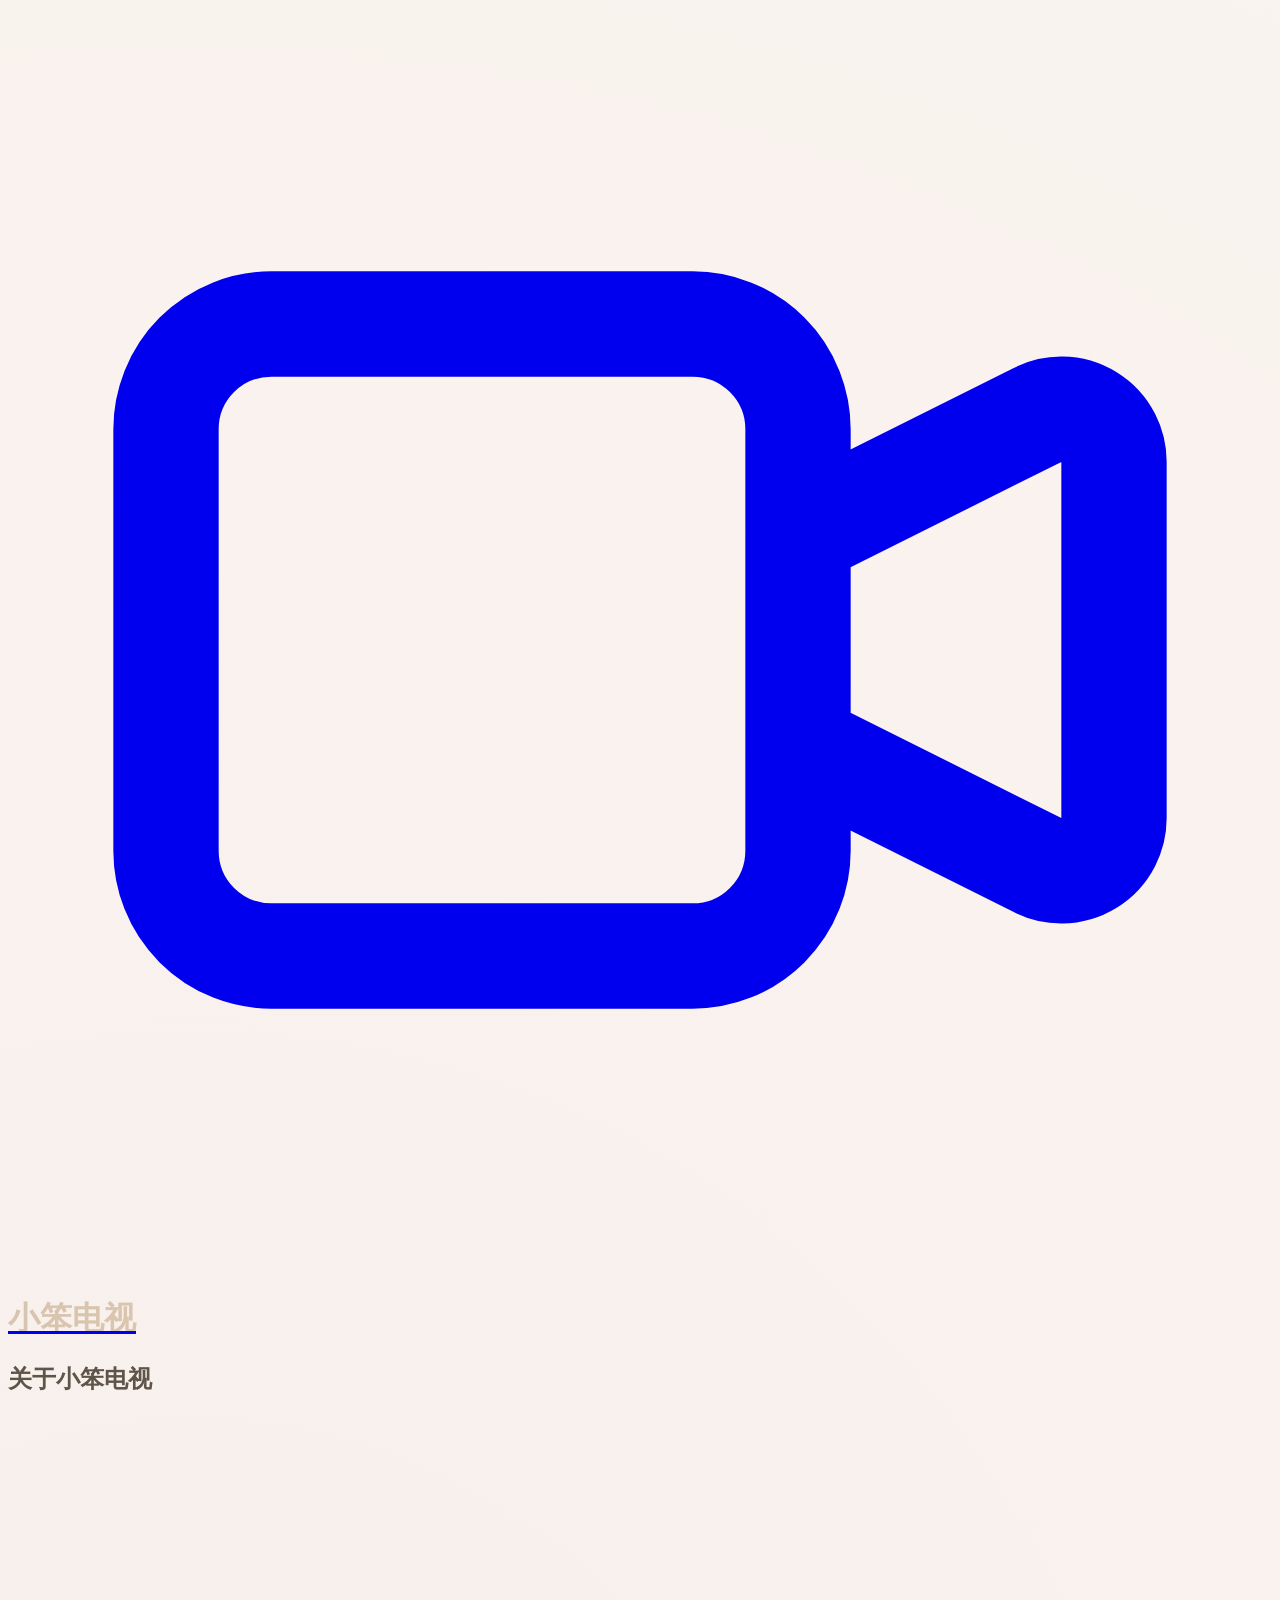
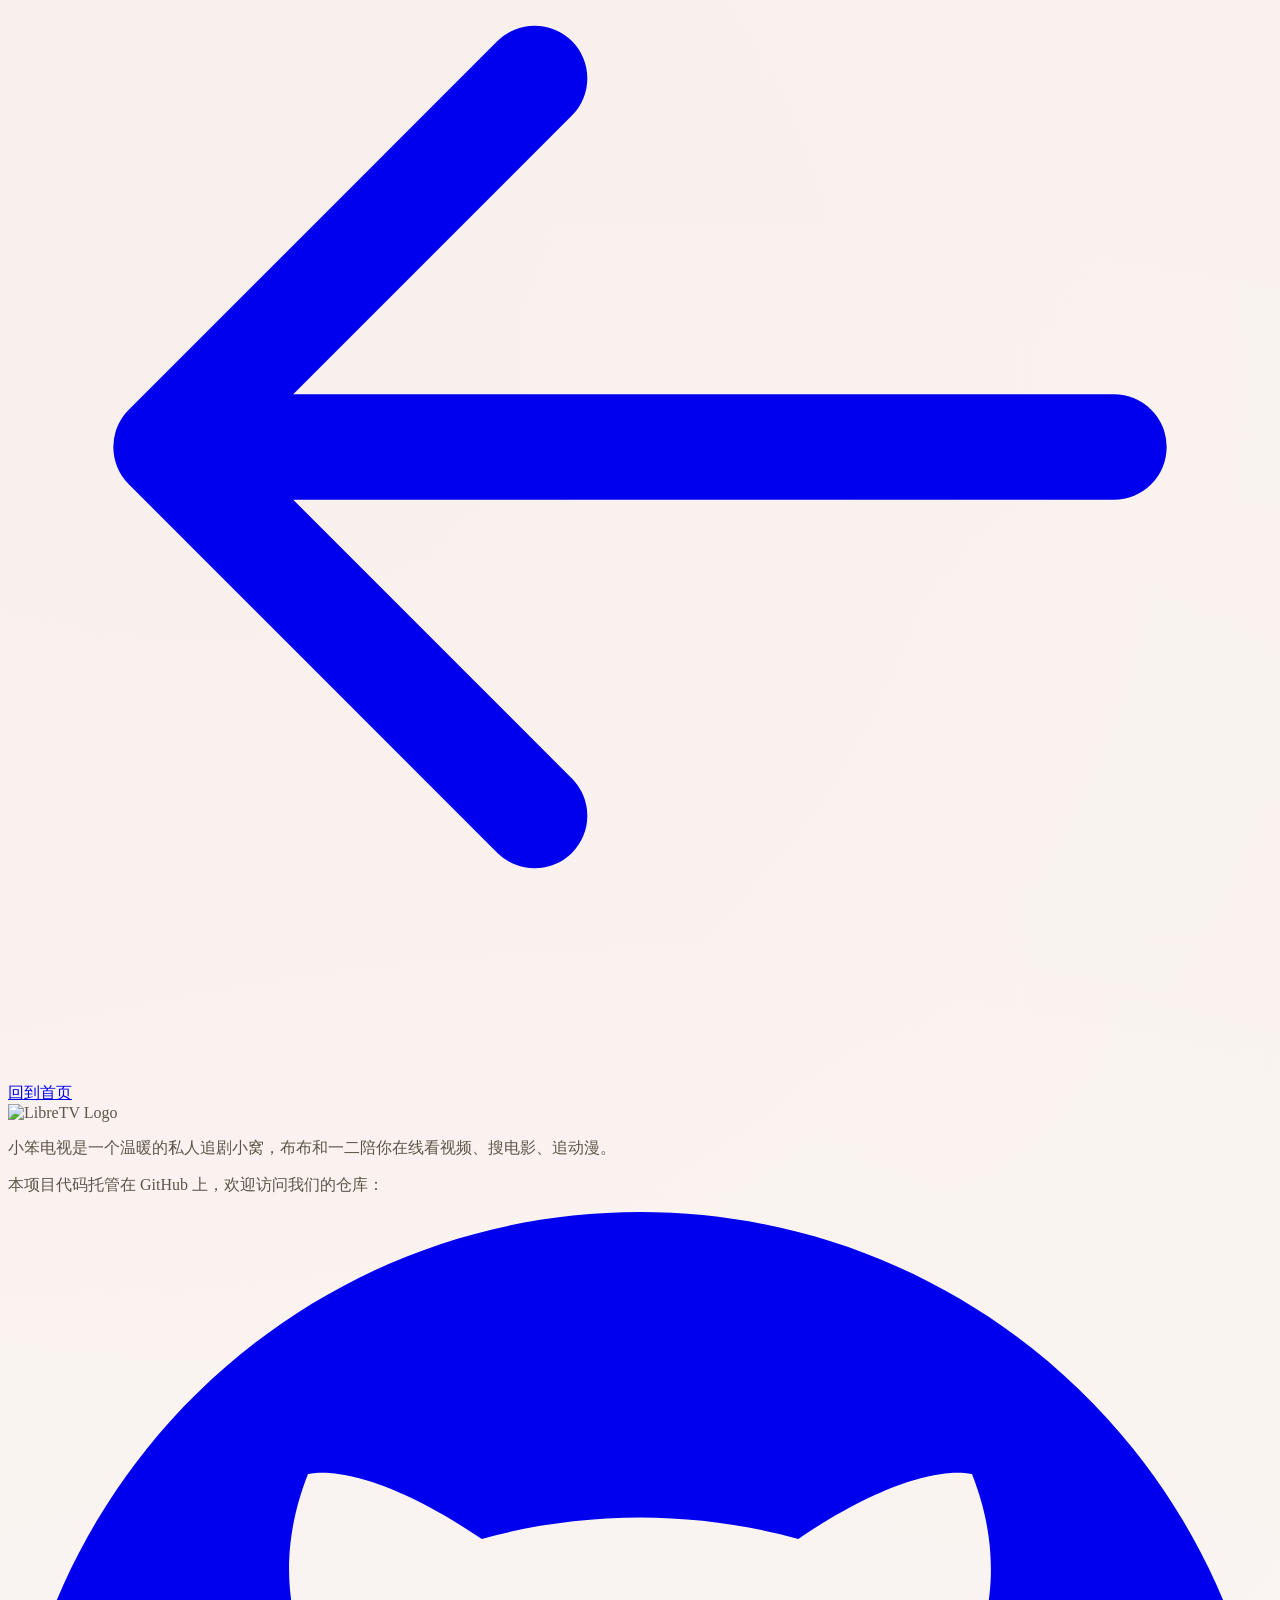
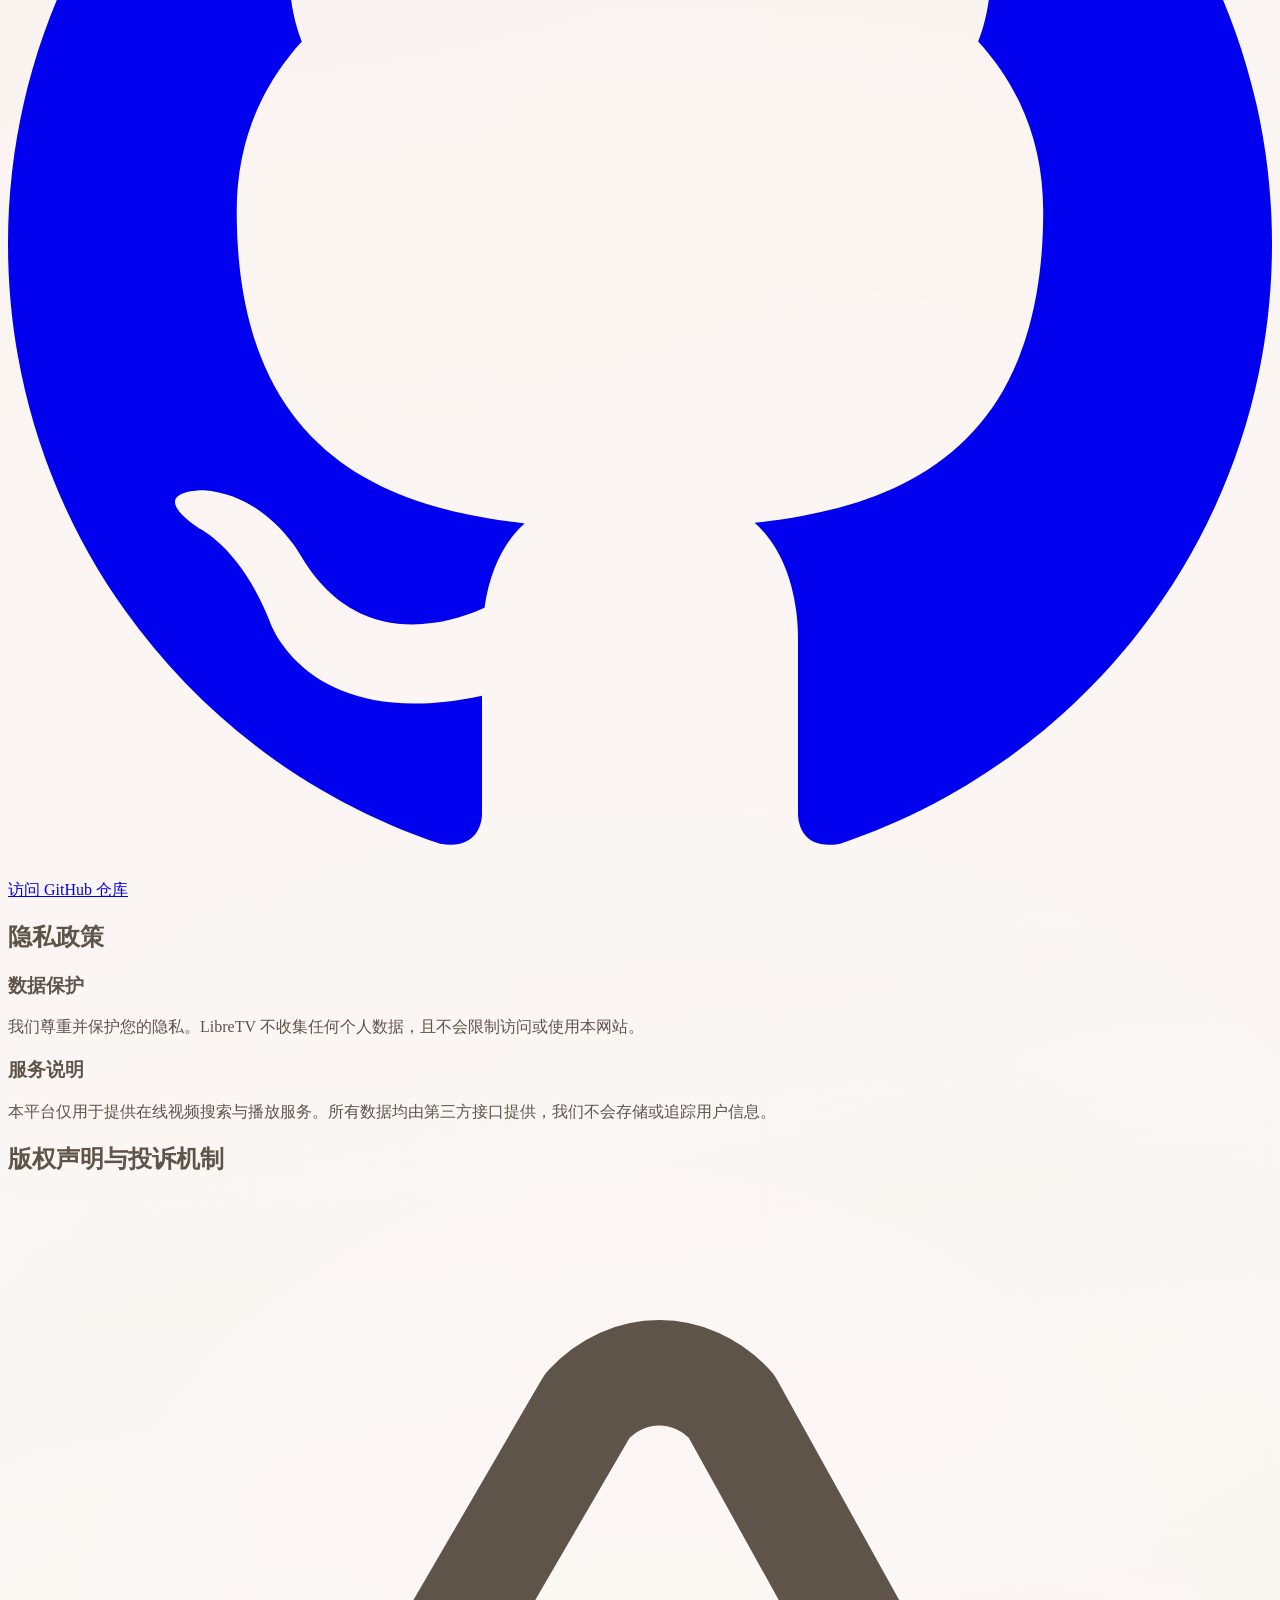
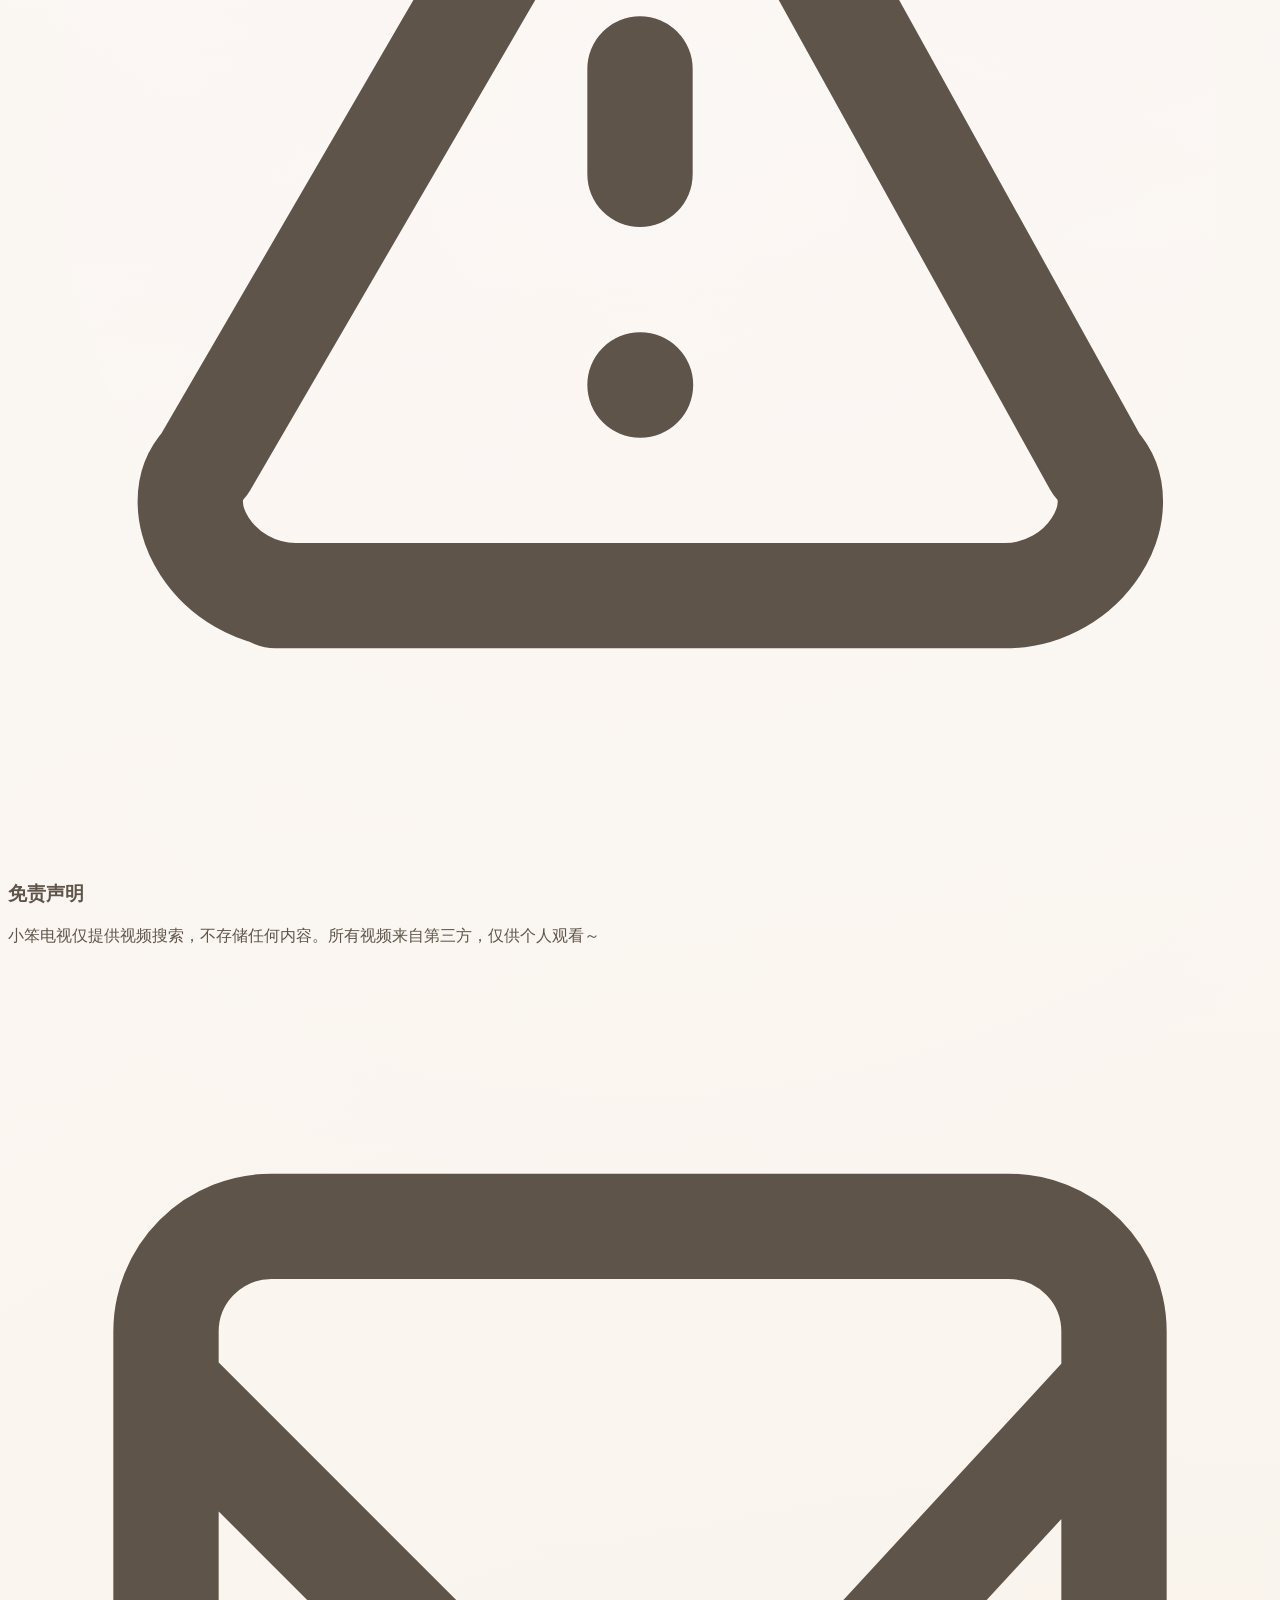
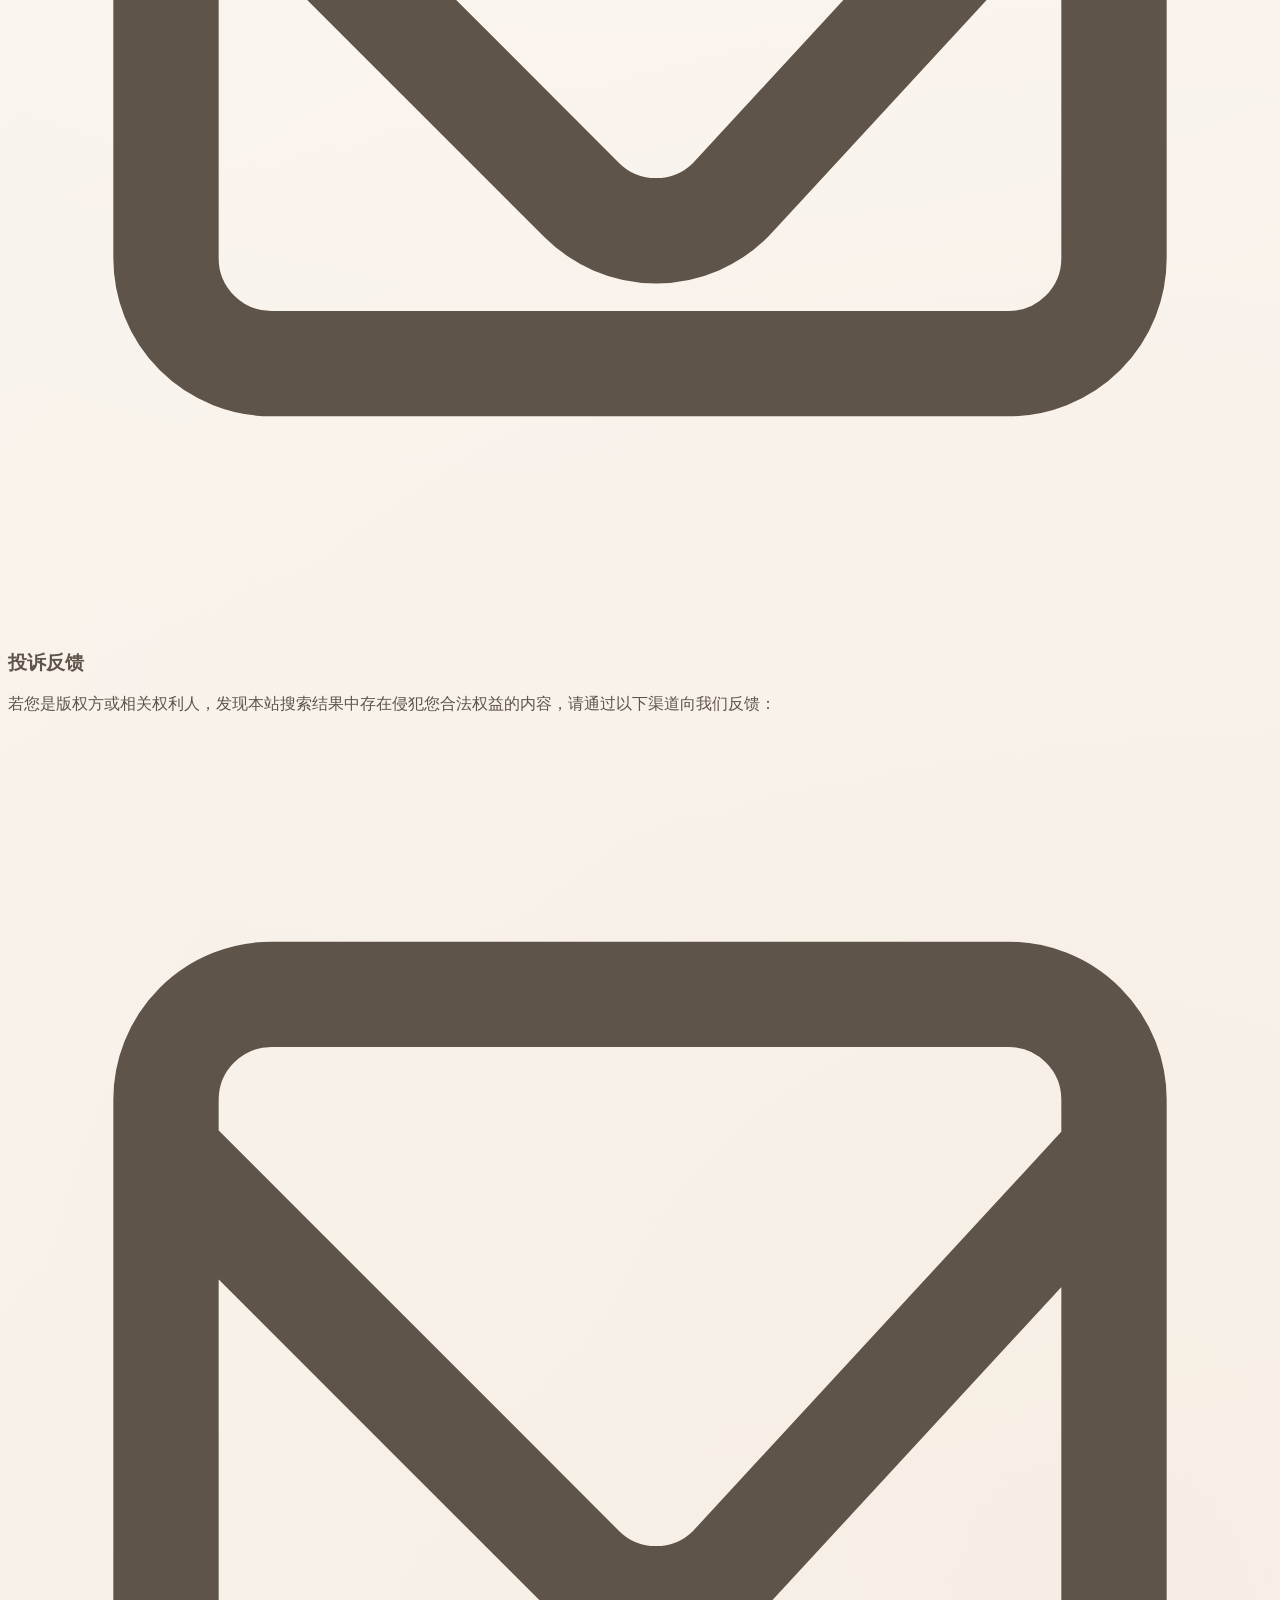
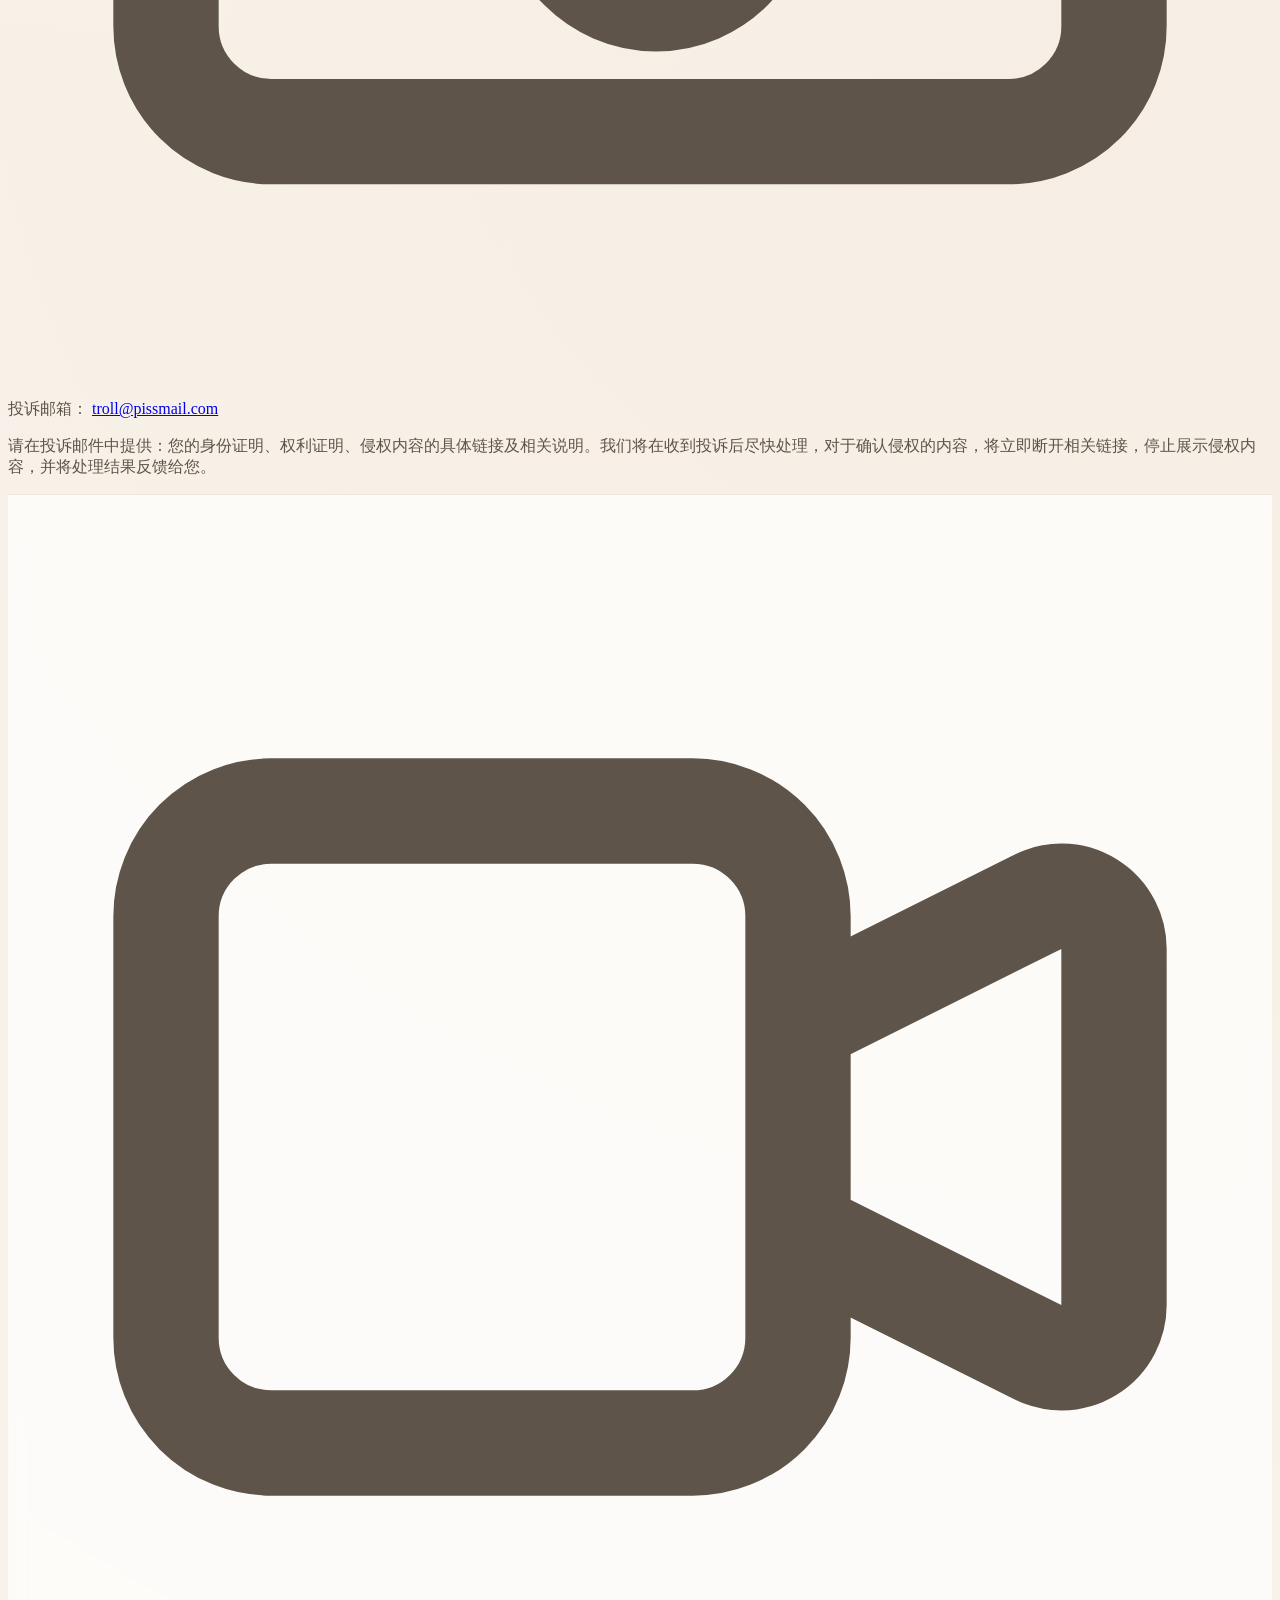
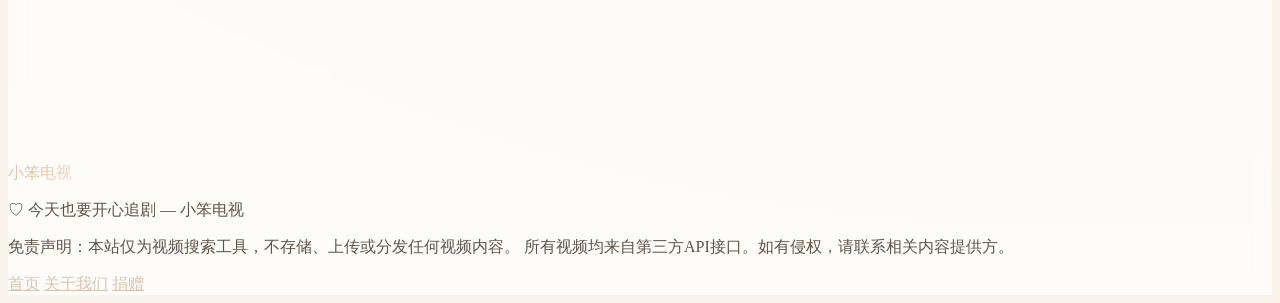
==== about.html @ a57dda17 "feat: LibreTV → 小笨电视 治愈系 UI 全面重构（布布×一二主题）" ====
<!DOCTYPE html>
<html lang="zh">
<head>
	<meta charset="UTF-8">
	<meta name="viewport" content="width=device-width, initial-scale=1.0">
	<title>关于我们 - 小笨电视</title>
	<script src="libs/tailwindcss.min.js"></script>
	<link rel="stylesheet" href="css/styles.css">
	<link rel="manifest" href="manifest.json">
	
	<!-- Favicon -->
    <link rel="icon" href="image/logo.png">
    <link rel="apple-touch-icon" href="image/logo-black.png">
</head>
<body class="page-bg text-white flex flex-col min-h-screen">
	<header class="border-b border-[#333] bg-[#0a0a0a] p-4">
        <div class="container mx-auto flex items-center">
            <div class="flex items-center">
                <a href="/" class="flex items-center">
                    <svg class="w-8 h-8 mr-2 text-[#00ccff]" fill="none" stroke="currentColor" viewBox="0 0 24 24">
                        <path stroke-linecap="round" stroke-linejoin="round" stroke-width="2" d="M15 10l4.553-2.276A1 1 0 0121 8.618v6.764a1 1 0 01-1.447.894L15 14M5 18h8a2 2 0 002-2V8a2 2 0 00-2-2H5a2 2 0 00-2 2v8a2 2 0 002 2z"></path>
                    </svg>
                    <h1 class="text-xl font-bold gradient-text">小笨电视</h1>
                </a>
            </div>
            <div class="flex-1 text-center">
                <h2 class="text-xl font-semibold">关于小笨电视</h2>
            </div>
            <div class="flex items-center">
                <a href="/" class="px-4 py-2 bg-[#222] hover:bg-[#333] border border-[#333] rounded-lg transition-colors flex items-center">
                    <svg class="w-5 h-5 mr-1" viewBox="0 0 24 24" fill="#ffffff" xmlns="http://www.w3.org/2000/svg">
                        <path d="M10 19l-7-7m0 0l7-7m-7 7h18" stroke="currentColor" stroke-width="2" stroke-linecap="round" stroke-linejoin="round"/>
                    </svg>
                    回到首页
                </a>
            </div>
        </div>
    </header>	<main class="flex-grow container mx-auto px-4 sm:px-6 py-8 sm:py-16">
		<div class="max-w-5xl mx-auto">
			<!-- 主要内容区域 -->
			<div class="bg-gradient-to-br from-[#111] to-[#0a0a0a] border border-[#333] rounded-xl sm:rounded-2xl p-4 sm:p-8 lg:p-12 shadow-2xl">
				<!-- 项目介绍 -->				
				 <div class="text-center mb-8 sm:mb-16">
					<div class="inline-flex items-center justify-center w-12 h-12 sm:w-16 sm:h-16 rounded-xl sm:rounded-2xl mb-6 sm:mb-8">
						<img src="image/logo-black.png" alt="LibreTV Logo" class="w-12 h-12 sm:w-16 sm:h-16 rounded-xl sm:rounded-2xl">
					</div>
					
					<p class="text-gray-300 text-lg sm:text-xl mb-6 sm:mb-8 leading-relaxed max-w-3xl mx-auto px-2">
						小笨电视是一个温暖的私人追剧小窝，布布和一二陪你在线看视频、搜电影、追动漫。
					</p>
					<div class="bg-[#1a1a1a] border border-[#333] rounded-lg sm:rounded-xl p-4 sm:p-6 max-w-2xl mx-auto">
						<p class="text-gray-300 text-base sm:text-lg mb-4 px-1">
							本项目代码托管在 GitHub 上，欢迎访问我们的仓库：
						</p>
						<a href="https://github.com/LibreSpark/LibreTV" class="inline-flex items-center px-4 sm:px-6 py-2 sm:py-3 bg-gradient-to-r from-blue-500 to-cyan-500 hover:from-blue-600 hover:to-cyan-600 text-white text-sm sm:text-base font-medium rounded-lg transition-all duration-300 transform hover:scale-105" target="_blank" rel="noopener">
							<svg class="w-4 h-4 sm:w-5 sm:h-5 mr-2" fill="currentColor" viewBox="0 0 24 24">
								<path d="M12 0c-6.626 0-12 5.373-12 12 0 5.302 3.438 9.8 8.207 11.387.599.111.793-.261.793-.577v-2.234c-3.338.726-4.033-1.416-4.033-1.416-.546-1.387-1.333-1.756-1.333-1.756-1.089-.745.083-.729.083-.729 1.205.084 1.839 1.237 1.839 1.237 1.07 1.834 2.807 1.304 3.492.997.107-.775.418-1.305.762-1.604-2.665-.305-5.467-1.334-5.467-5.931 0-1.311.469-2.381 1.236-3.221-.124-.303-.535-1.524.117-3.176 0 0 1.008-.322 3.301 1.23.957-.266 1.983-.399 3.003-.404 1.02.005 2.047.138 3.006.404 2.291-1.552 3.297-1.23 3.297-1.23.653 1.653.242 2.874.118 3.176.77.84 1.235 1.911 1.235 3.221 0 4.609-2.807 5.624-5.479 5.921.43.372.823 1.102.823 2.222v3.293c0 .319.192.694.801.576 4.765-1.589 8.199-6.086 8.199-11.386 0-6.627-5.373-12-12-12z"/>
							</svg>
							<span class="break-words">访问 GitHub 仓库</span>
						</a>
					</div>
				</div>				<!-- 分割线 -->
				<div class="w-full h-px bg-gradient-to-r from-transparent via-[#333] to-transparent mb-8 sm:mb-16"></div>

				<!-- 隐私政策 -->
				<div class="mb-8 sm:mb-16">
					<h2 class="text-2xl sm:text-3xl font-bold mb-6 sm:mb-8 text-center bg-gradient-to-r from-blue-400 to-cyan-400 bg-clip-text text-transparent">隐私政策</h2>
					<div class="grid grid-cols-1 md:grid-cols-2 gap-4 sm:gap-8">
						<div class="bg-[#1a1a1a] border border-[#333] rounded-xl p-4 sm:p-8">
							<div class="flex items-center mb-3 sm:mb-4">
								<div class="w-3 h-3 bg-green-400 rounded-full mr-3"></div>
								<h3 class="text-lg sm:text-xl font-semibold text-gray-200">数据保护</h3>
							</div>
							<p class="text-gray-300 text-base sm:text-lg leading-relaxed">
								我们尊重并保护您的隐私。LibreTV 不收集任何个人数据，且不会限制访问或使用本网站。
							</p>
						</div>
						<div class="bg-[#1a1a1a] border border-[#333] rounded-xl p-4 sm:p-8">
							<div class="flex items-center mb-3 sm:mb-4">
								<div class="w-3 h-3 bg-blue-400 rounded-full mr-3"></div>
								<h3 class="text-lg sm:text-xl font-semibold text-gray-200">服务说明</h3>
							</div>
							<p class="text-gray-300 text-base sm:text-lg leading-relaxed">
								本平台仅用于提供在线视频搜索与播放服务。所有数据均由第三方接口提供，我们不会存储或追踪用户信息。
							</p>
						</div>
					</div>
				</div>

				<!-- 分割线 -->
				<div class="w-full h-px bg-gradient-to-r from-transparent via-[#333] to-transparent mb-8 sm:mb-16"></div>				<!-- 版权声明与投诉机制 -->
				<div>
					<h2 class="text-2xl sm:text-3xl font-bold mb-6 sm:mb-8 text-center bg-gradient-to-r from-blue-400 to-cyan-400 bg-clip-text text-transparent">版权声明与投诉机制</h2>
					<div class="space-y-6 sm:space-y-8">
						<div class="bg-[#1a1a1a] border border-[#333] rounded-xl p-4 sm:p-8">
							<div class="flex items-start">
								<div class="flex-shrink-0 w-8 h-8 bg-yellow-500 rounded-lg flex items-center justify-center mr-3 sm:mr-4 mt-1">
									<svg class="w-4 h-4 text-white" fill="none" stroke="currentColor" viewBox="0 0 24 24">
										<path stroke-linecap="round" stroke-linejoin="round" stroke-width="2" d="M12 9v2m0 4h.01m-6.938 4h13.856c1.54 0 2.502-1.667 1.732-2.5L13.732 4c-.77-.833-1.964-.833-2.732 0L3.732 16.5c-.77.833.192 2.5 1.732 2.5z"></path>
									</svg>
								</div>
								<div>
									<h3 class="text-lg sm:text-xl font-semibold text-gray-200 mb-3 sm:mb-4">免责声明</h3>
									<p class="text-gray-300 text-base sm:text-lg leading-relaxed">
										小笨电视仅提供视频搜索，不存储任何内容。所有视频来自第三方，仅供个人观看～
									</p>
								</div>
							</div>
						</div>
						
						<div class="bg-[#1a1a1a] border border-[#333] rounded-xl p-4 sm:p-8">
							<div class="flex items-start">
								<div class="flex-shrink-0 w-8 h-8 bg-red-500 rounded-lg flex items-center justify-center mr-3 sm:mr-4 mt-1">
									<svg class="w-4 h-4 text-white" fill="none" stroke="currentColor" viewBox="0 0 24 24">
										<path stroke-linecap="round" stroke-linejoin="round" stroke-width="2" d="M3 8l7.89 7.89a2 2 0 002.83 0L21 8M5 19h14a2 2 0 002-2V7a2 2 0 00-2-2H5a2 2 0 00-2 2v10a2 2 0 002 2z"></path>
									</svg>
								</div>
								<div class="flex-1">
									<h3 class="text-lg sm:text-xl font-semibold text-gray-200 mb-3 sm:mb-4">投诉反馈</h3>
									<p class="text-gray-300 text-base sm:text-lg mb-4 sm:mb-6 leading-relaxed">
										若您是版权方或相关权利人，发现本站搜索结果中存在侵犯您合法权益的内容，请通过以下渠道向我们反馈：
									</p>
									<div class="bg-gradient-to-r from-[#222] to-[#333] border border-[#444] rounded-lg p-4 sm:p-6 mb-4 sm:mb-6">
										<div class="flex items-center flex-wrap">
											<svg class="w-5 h-5 sm:w-6 sm:h-6 text-blue-400 mr-2 sm:mr-3 flex-shrink-0" fill="none" stroke="currentColor" viewBox="0 0 24 24">
												<path stroke-linecap="round" stroke-linejoin="round" stroke-width="2" d="M3 8l7.89 7.89a2 2 0 002.83 0L21 8M5 19h14a2 2 0 002-2V7a2 2 0 00-2-2H5a2 2 0 00-2 2v10a2 2 0 002 2z"></path>
											</svg>
											<span class="text-gray-300 text-base sm:text-lg font-medium mr-2 sm:mr-3">投诉邮箱：</span>
											<a href="mailto:troll@pissmail.com" class="text-blue-400 hover:text-blue-300 transition-colors text-base sm:text-lg font-medium break-all">troll@pissmail.com</a>
										</div>
									</div>
									<p class="text-gray-300 text-base sm:text-lg leading-relaxed">
										请在投诉邮件中提供：您的身份证明、权利证明、侵权内容的具体链接及相关说明。我们将在收到投诉后尽快处理，对于确认侵权的内容，将立即断开相关链接，停止展示侵权内容，并将处理结果反馈给您。
									</p>
								</div>
							</div>
						</div>
					</div>
				</div>
			</div>
		</div>
	</main>
	<footer class="footer py-6 border-t border-[#333] bg-[#0a0a0a]">
        <div class="container mx-auto px-4">
            <div class="flex flex-col md:flex-row justify-between items-center">
                <div class="mb-4 md:mb-0">
                    <div class="flex items-center justify-center md:justify-start">
                        <svg class="w-6 h-6 mr-2" fill="none" stroke="currentColor" viewBox="0 0 24 24">
                            <path stroke-linecap="round" stroke-linejoin="round" stroke-width="2" d="M15 10l4.553-2.276A1 1 0 0121 8.618v6.764a1 1 0 01-1.447.894L15 14M5 18h8a2 2 0 002-2V8a2 2 0 00-2-2H5a2 2 0 00-2 2v8a2 2 0 002 2z"></path>
                        </svg>
                        <span class="gradient-text font-bold">小笨电视</span>
                    </div>
                    <p class="text-gray-500 text-sm mt-2 text-center md:text-left">♡ 今天也要开心追剧 — 小笨电视</p>
                </div>
                
                <div class="text-center md:text-right">
                    <p class="text-gray-500 text-sm max-w-md">
                        免责声明：本站仅为视频搜索工具，不存储、上传或分发任何视频内容。
                        所有视频均来自第三方API接口。如有侵权，请联系相关内容提供方。
                    </p>
                    <div class="mt-2 flex justify-center md:justify-end space-x-4">
                        <a href="/" class="text-gray-400 hover:text-white text-sm transition-colors">首页</a>
                        <a href="about.html" class="text-gray-400 hover:text-white text-sm transition-colors">关于我们</a>
                        <a href="https://www.msf.hk/zh-hant/donate/general?type=one-off" target="_blank" rel="noopener" class="text-blue-400 hover:text-blue-300 text-sm transition-colors">捐赠</a>
                    </div>
                </div>
            </div>
        </div>
    </footer>
</body>
</html>
---- css/styles.css ----
/* 
小笨电视 全局样式 — 布布×一二 治愈系主题
温暖、陪伴、少女感、日系绘本风格
*/

/* ===== 关闭按钮 ===== */
.close-btn {
    position: absolute;
    top: 12px;
    right: 12px;
    background: #FFF;
    border: 1px solid #E6C5A3;
    border-radius: 24px;
    padding: 6px 10px;
    color: #5F5449;
    display: flex;
    align-items: center;
    justify-content: center;
    cursor: pointer;
    transition: all 0.35s ease;
    z-index: 10;
}
.close-btn:hover {
    background: #F4D8D8;
    border-color: #D7C5B0;
}
.close-btn svg {
    width: 16px;
    height: 16px;
    stroke: currentColor;
}

/* ===== 主题色变量 ===== */
:root {
    --bg-main: #FAF7F2;
    --bg-card: #FFFFFF;
    --brand: #E6C5A3;
    --brand-soft: #F4D8D8;
    --brand-warm: #D7C5B0;
    --text-main: #5F5449;
    --text-muted: #9B8E82;
    --border: rgba(213, 193, 171, 0.35);
    --shadow: 0 2px 16px rgba(180, 160, 140, 0.12);
    --shadow-hover: 0 6px 24px rgba(180, 160, 140, 0.18);
    --radius: 24px;
    --radius-sm: 14px;
}

/* ===== 页面背景 ===== */
.page-bg {
    background-color: var(--bg-main);
    min-height: 100vh;
    background-image:
        radial-gradient(circle at 15% 20%, rgba(244, 216, 216, 0.25) 0%, transparent 50%),
        radial-gradient(circle at 85% 80%, rgba(230, 197, 163, 0.18) 0%, transparent 50%),
        radial-gradient(circle at 50% 50%, rgba(255, 255, 255, 0.6) 0%, transparent 70%);
}

/* ===== 卡片 ===== */
.card-hover {
    border: 1px solid var(--border);
    background: var(--bg-card);
    box-shadow: var(--shadow);
    border-radius: var(--radius);
    transition: all 0.35s ease;
    overflow: hidden;
    display: flex;
    flex-direction: column;
    height: 100%;
}
.card-hover:hover {
    transform: translateY(-4px);
    box-shadow: var(--shadow-hover);
    border-color: var(--brand);
}
.card-hover::before {
    display: none;
}
.card-hover .flex-grow {
    display: flex;
    flex-direction: column;
}
.card-hover h3 {
    color: var(--text-main);
    display: -webkit-box;
    -webkit-box-orient: vertical;
    overflow: hidden;
    text-overflow: ellipsis;
    -webkit-line-clamp: 2;
    line-height: 1.3rem;
    word-break: break-word;
}

/* ===== 渐变文字（标题） ===== */
.gradient-text {
    background: linear-gradient(135deg, #D7C5B0, #E6C5A3, #F4D8D8);
    -webkit-background-clip: text;
    -webkit-text-fill-color: transparent;
    background-clip: text;
}

/* ===== 设置面板 ===== */
.settings-panel {
    scrollbar-width: thin;
    scrollbar-color: #D7C5B0 #FFF;
    transform: translateX(100%);
    transition: transform 0.4s ease;
    background: #FFFFFF;
    border-left: 1px solid var(--border);
    border-radius: var(--radius) 0 0 var(--radius);
    box-shadow: -2px 0 20px rgba(180, 160, 140, 0.1);
}
.settings-panel.show {
    transform: translateX(0);
}
.settings-panel::-webkit-scrollbar {
    width: 6px;
}
.settings-panel::-webkit-scrollbar-track {
    background: transparent;
}
.settings-panel::-webkit-scrollbar-thumb {
    background-color: #E6C5A3;
    border-radius: 4px;
}

/* ===== 搜索按钮 ===== */
.search-button {
    background: var(--brand);
    color: #FFF;
    border-radius: var(--radius-sm);
    transition: all 0.35s ease;
}
.search-button:hover {
    background: var(--brand-warm);
    transform: scale(1.02);
}

/* ===== 滚动条 ===== */
::-webkit-scrollbar {
    width: 6px;
    height: 6px;
}
::-webkit-scrollbar-track {
    background: #FAF7F2;
    border-radius: 4px;
}
::-webkit-scrollbar-thumb {
    background: #E6C5A3;
    border-radius: 4px;
}
::-webkit-scrollbar-thumb:hover {
    background: #D7C5B0;
}
* {
    scrollbar-width: thin;
    scrollbar-color: #E6C5A3 #FAF7F2;
}

/* ===== 搜索标签 ===== */
.search-tag {
    background: var(--bg-card);
    color: var(--text-main);
    padding: 0.5rem 1rem;
    border-radius: var(--radius-sm);
    font-size: 0.875rem;
    border: 1px solid var(--border);
    box-shadow: var(--shadow);
    transition: all 0.3s ease;
}
.search-tag:hover {
    border-color: var(--brand);
    background: #FFF9F5;
}

/* ===== 页脚 ===== */
.footer {
    width: 100%;
    transition: all 0.3s ease;
    margin-top: auto;
    background: rgba(255, 255, 255, 0.7);
    border-top: 1px solid var(--border);
    backdrop-filter: blur(8px);
}
.footer a {
    color: var(--brand-warm);
}
.footer a:hover {
    color: #C4A882;
    text-decoration: underline;
}

/* ===== Body 布局 ===== */
body {
    display: flex;
    flex-direction: column;
    min-height: 100vh;
    background: var(--bg-main);
    color: var(--text-main);
}
.container {
    flex: 1;
}

@media screen and (min-height: 800px) {
    body { display: flex; flex-direction: column; min-height: 100vh; }
    .container { flex: 1; }
    .footer { margin-top: auto; }
}
@media screen and (max-width: 640px) {
    .footer { padding-bottom: 2rem; }
}

/* ===== 模态框 ===== */
#modal.show { animation: fadeIn 0.35s ease forwards; }
#modal.hide { animation: fadeOut 0.35s ease forwards; }
#modal > div {
    background: #FFFFFF;
    border: 1px solid var(--border);
    box-shadow: 0 12px 40px rgba(180, 160, 140, 0.15);
    border-radius: var(--radius);
}
#modal .modal-detail-info {
    background: #FFF9F5;
    border: 1px solid var(--border);
    border-radius: var(--radius-sm);
    padding: 1rem;
    margin-bottom: 1.5rem;
}
#modal .detail-grid {
    display: grid;
    grid-template-columns: 1fr;
    gap: 0.75rem;
    font-size: 0.875rem;
}
@media (min-width: 768px) {
    #modal .detail-grid { grid-template-columns: 1fr 1fr; }
}
#modal .detail-item {
    display: flex;
    flex-wrap: wrap;
    gap: 0.5rem;
}
#modal .detail-label {
    color: var(--text-muted);
    font-weight: 500;
    min-width: 3rem;
    flex-shrink: 0;
}
#modal .detail-value {
    color: var(--text-main);
    flex: 1;
    word-break: break-word;
}
#modal .detail-desc {
    margin-top: 1rem;
    padding-top: 1rem;
    border-top: 1px solid var(--border);
}
#modal .detail-desc-content {
    color: var(--text-main);
    font-size: 0.875rem;
    line-height: 1.6;
    max-height: 8rem;
    overflow-y: auto;
    scrollbar-width: thin;
    scrollbar-color: #E6C5A3 #FFF;
}
#modal .detail-desc-content::-webkit-scrollbar { width: 6px; }
#modal .detail-desc-content::-webkit-scrollbar-track { background: #FFF; border-radius: 4px; }
#modal .detail-desc-content::-webkit-scrollbar-thumb { background-color: #E6C5A3; border-radius: 4px; }

/* ===== 集数按钮 ===== */
#episodesGrid button {
    background: #FFF9F5;
    border: 1px solid var(--border);
    border-radius: var(--radius-sm);
    color: var(--text-main);
    transition: all 0.3s ease;
}
#episodesGrid button:hover {
    background: var(--brand);
    border-color: var(--brand-warm);
    color: #FFF;
    transform: translateY(-2px);
}

/* ===== 开关 ===== */
.toggle-dot {
    transition: transform 0.35s ease-in-out;
    box-shadow: 0 2px 4px rgba(0,0,0,0.1);
}
.toggle-bg {
    transition: background-color 0.35s ease-in-out;
    border-radius: 12px;
    background-color: #E6D5C0;
}
#yellowFilterToggle:checked + .toggle-bg,
#adFilterToggle:checked + .toggle-bg {
    background-color: var(--brand);
}
#yellowFilterToggle:checked ~ .toggle-dot,
#adFilterToggle:checked ~ .toggle-dot {
    transform: translateX(1.5rem);
}

/* ===== 复选框 ===== */
.form-checkbox {
    appearance: none;
    -webkit-appearance: none;
    height: 14px;
    width: 14px;
    background-color: #FFF;
    border: 1.5px solid #E6C5A3;
    border-radius: 4px;
    cursor: pointer;
    position: relative;
    outline: none;
}
.form-checkbox:checked {
    background-color: var(--brand);
    border-color: var(--brand-warm);
}
.form-checkbox:checked::after {
    content: '';
    position: absolute;
    left: 4px;
    top: 1px;
    width: 4px;
    height: 8px;
    border: solid white;
    border-width: 0 2px 2px 0;
    transform: rotate(45deg);
}

/* ===== API 复选框区域滚动条 ===== */
#apiCheckboxes::-webkit-scrollbar { width: 6px; }
#apiCheckboxes::-webkit-scrollbar-track { background: #FFF; border-radius: 4px; }
#apiCheckboxes::-webkit-scrollbar-thumb { background-color: #E6C5A3; border-radius: 4px; }
#customApisList::-webkit-scrollbar { width: 6px; }
#customApisList::-webkit-scrollbar-track { background: transparent; }
#customApisList::-webkit-scrollbar-thumb { background-color: #E6C5A3; border-radius: 4px; }

/* ===== 自定义 API 表单动画 ===== */
#addCustomApiForm {
    transition: all 0.35s ease;
    max-height: 0;
    opacity: 0;
    overflow: hidden;
}
#addCustomApiForm.hidden { max-height: 0; padding: 0; opacity: 0; }
#addCustomApiForm:not(.hidden) { max-height: 230px; opacity: 1; }

/* ===== API 组标题 ===== */
.api-group-title {
    grid-column: span 2;
    padding: 0.25rem 0;
    margin-top: 0.5rem;
    border-top: 1px solid var(--border);
    color: var(--text-muted);
    font-size: 0.75rem;
    text-transform: uppercase;
    letter-spacing: 0.05em;
}
.api-group-title.adult { color: #E8A0A0; }

/* ===== 过滤器禁用 ===== */
.filter-disabled { position: relative; opacity: 0.6; pointer-events: none; }
.filter-disabled .toggle-bg { background-color: #E8DDD2 !important; }
.filter-disabled .toggle-dot { transform: translateX(0) !important; background-color: #D0C8BE !important; }
.filter-disabled .filter-description { color: #E8A0A0 !important; font-style: italic; }

/* ===== Toast ===== */
#toast {
    z-index: 9999;
    box-shadow: 0 4px 20px rgba(180, 160, 140, 0.2);
    min-width: 200px;
    text-align: center;
    pointer-events: none;
    border-radius: var(--radius-sm);
    background: #FFF;
    color: var(--text-main);
    border: 1px solid var(--border);
}
#toast.hidden { opacity: 0; transform: translateX(-50%) translateY(-100%); }

/* ===== 播放器 ===== */
.player-container.controls-locked .dplayer-controller,
.player-container.controls-locked .dplayer-mask,
.player-container.controls-locked .dplayer-bar-wrap,
.player-container.controls-locked .dplayer-statusbar,
.player-container.controls-locked .shortcut-hint {
    opacity: 0 !important;
    pointer-events: none !important;
}
.player-container.controls-locked #lockToggle {
    opacity: 1 !important;
    pointer-events: auto !important;
}

/* ===== 播放器头部 ===== */
.player-header { gap: 0.5rem; }
.custom-title-scroll {
    overflow-x: auto;
    white-space: nowrap;
    text-overflow: ellipsis;
    -webkit-overflow-scrolling: touch;
    scrollbar-width: none;
}
.custom-title-scroll::-webkit-scrollbar { display: none; }
.logo-text { display: inline; }
.home-btn-text { display: inline; }
@media (max-width: 640px) {
    .logo-text { display: none; }
    .home-btn-text { display: none; }
    .logo-icon { margin-right: 0; }
    .home-btn svg { margin-right: 0; }
    .player-header { padding-left: 2px !important; padding-right: 2px !important; }
    .custom-title-scroll { font-size: 1rem; }
}

/* ===== 搜索结果卡片 ===== */
.search-card-img-container {
    width: 100px;
    height: 150px;
    overflow: hidden;
    background-color: #FFF9F5;
    border-radius: var(--radius) 0 0 var(--radius);
}
.search-card-img-container img {
    width: 100%;
    height: 100%;
    object-fit: cover;
}
@media (max-width: 640px) {
    #results { grid-template-columns: repeat(1, minmax(0, 1fr)) !important; }
}
@media (min-width: 641px) and (max-width: 768px) {
    #results { grid-template-columns: repeat(2, minmax(0, 1fr)) !important; }
}
@media (min-width: 769px) and (max-width: 1024px) {
    #results { grid-template-columns: repeat(3, minmax(0, 1fr)) !important; }
}
@media (min-width: 1025px) {
    #results { grid-template-columns: repeat(4, minmax(0, 1fr)) !important; }
}

/* ===== 卡片间距 ===== */
.card-hover .p-2 { padding: 0.75rem; }
.card-hover h3 { font-size: 0.95rem; line-height: 1.3rem; margin-bottom: 0.5rem; }
.card-hover p { font-size: 0.8rem; color: var(--text-muted); }

/* ===== 历史记录面板 ===== */
.history-panel {
    box-shadow: 2px 0 20px rgba(180, 160, 140, 0.12);
    transition: transform 0.4s ease-in-out;
    overflow-y: scroll;
    overflow-x: hidden;
    width: 320px;
    box-sizing: border-box;
    scrollbar-gutter: stable;
    background: #FFFFFF;
    border-right: 1px solid var(--border);
}
.history-panel.show { transform: translateX(0); }
#historyList { padding-right: 6px; }
.history-item {
    background: #FFF9F5;
    border-radius: var(--radius-sm);
    border: 1px solid var(--border);
    overflow: hidden;
    transition: all 0.3s ease;
    padding: 10px 14px;
    margin-bottom: 8px;
    width: 100%;
}
.history-item:hover {
    transform: translateY(-2px);
    border-color: var(--brand);
    box-shadow: var(--shadow);
}
.history-item .delete-btn { opacity: 0; transition: opacity 0.3s ease; }
.history-item:hover .delete-btn { opacity: 1; }
.history-info { padding: 0; min-height: 70px; }
.history-title { font-weight: 500; font-size: 0.95rem; margin-bottom: 2px; overflow: hidden; text-overflow: ellipsis; white-space: nowrap; color: var(--text-main); }
.history-meta { color: var(--text-muted); font-size: 0.75rem; display: flex; flex-wrap: wrap; margin-bottom: 1px; }
.history-episode { color: #C4A882; }
.history-source { color: #B8A090; }
.history-time { color: #C4B8AC; font-size: 0.7rem; margin-top: 1px; }
.history-separator { color: #D0C8BE; }

/* ===== 动画 ===== */
@keyframes fadeIn { from { opacity: 0; } to { opacity: 1; } }
@keyframes fadeOut { from { opacity: 1; } to { opacity: 0; } }

/* ===== 成人内容 ===== */
.api-adult + label { color: #E8A0A0 !important; }
.adult-warning { display: inline-flex; align-items: center; margin-left: 0.25rem; color: #E8A0A0; }
.adult-warning svg { width: 12px; height: 12px; margin-right: 4px; }

/* ===== 进度条 ===== */
.progress-bar {
    height: 3px;
    background-color: rgba(200, 180, 160, 0.2);
    border-radius: 2px;
    overflow: hidden;
    margin-bottom: 2px;
}
.progress-filled {
    height: 100%;
    background: linear-gradient(to right, #E6C5A3, #F4D8D8);
    border-radius: 2px;
}
.progress-text { font-size: 10px; color: var(--text-muted); text-align: right; }

/* ===== 源切换标签（横向滚动） ===== */
.source-tabs {
    overflow-x: auto;
    -webkit-overflow-scrolling: touch;
    scrollbar-width: none;
    gap: 0.4rem;
}
.source-tabs::-webkit-scrollbar { display: none; }
.source-tabs button {
    white-space: nowrap;
    flex-shrink: 0;
    border-radius: var(--radius-sm);
    transition: all 0.3s ease;
}

/* ===== 移动端优化 ===== */
@media (max-width: 640px) {
    #modal .detail-grid { gap: 0.5rem; font-size: 0.8rem; }
    #modal .detail-label { min-width: 2.5rem; }
    #modal .detail-desc-content { max-height: 6rem; font-size: 0.8rem; }
}
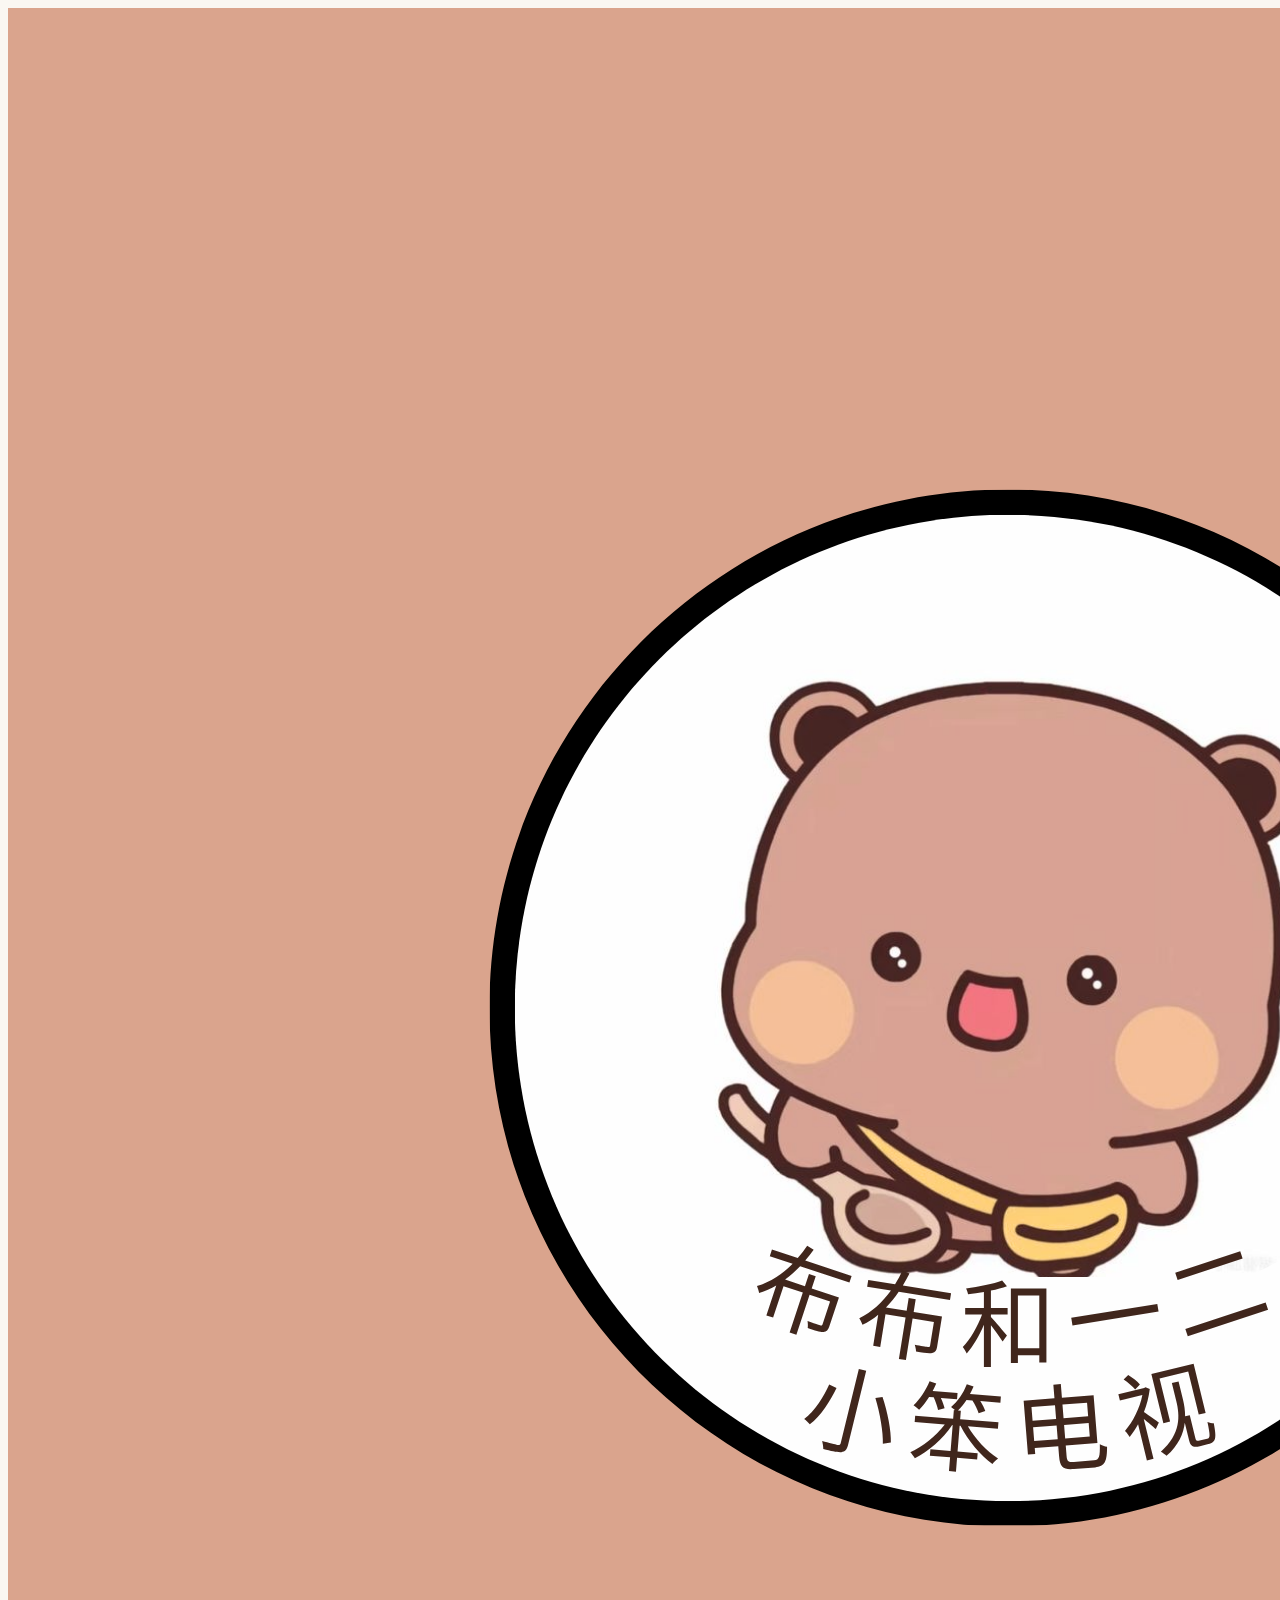
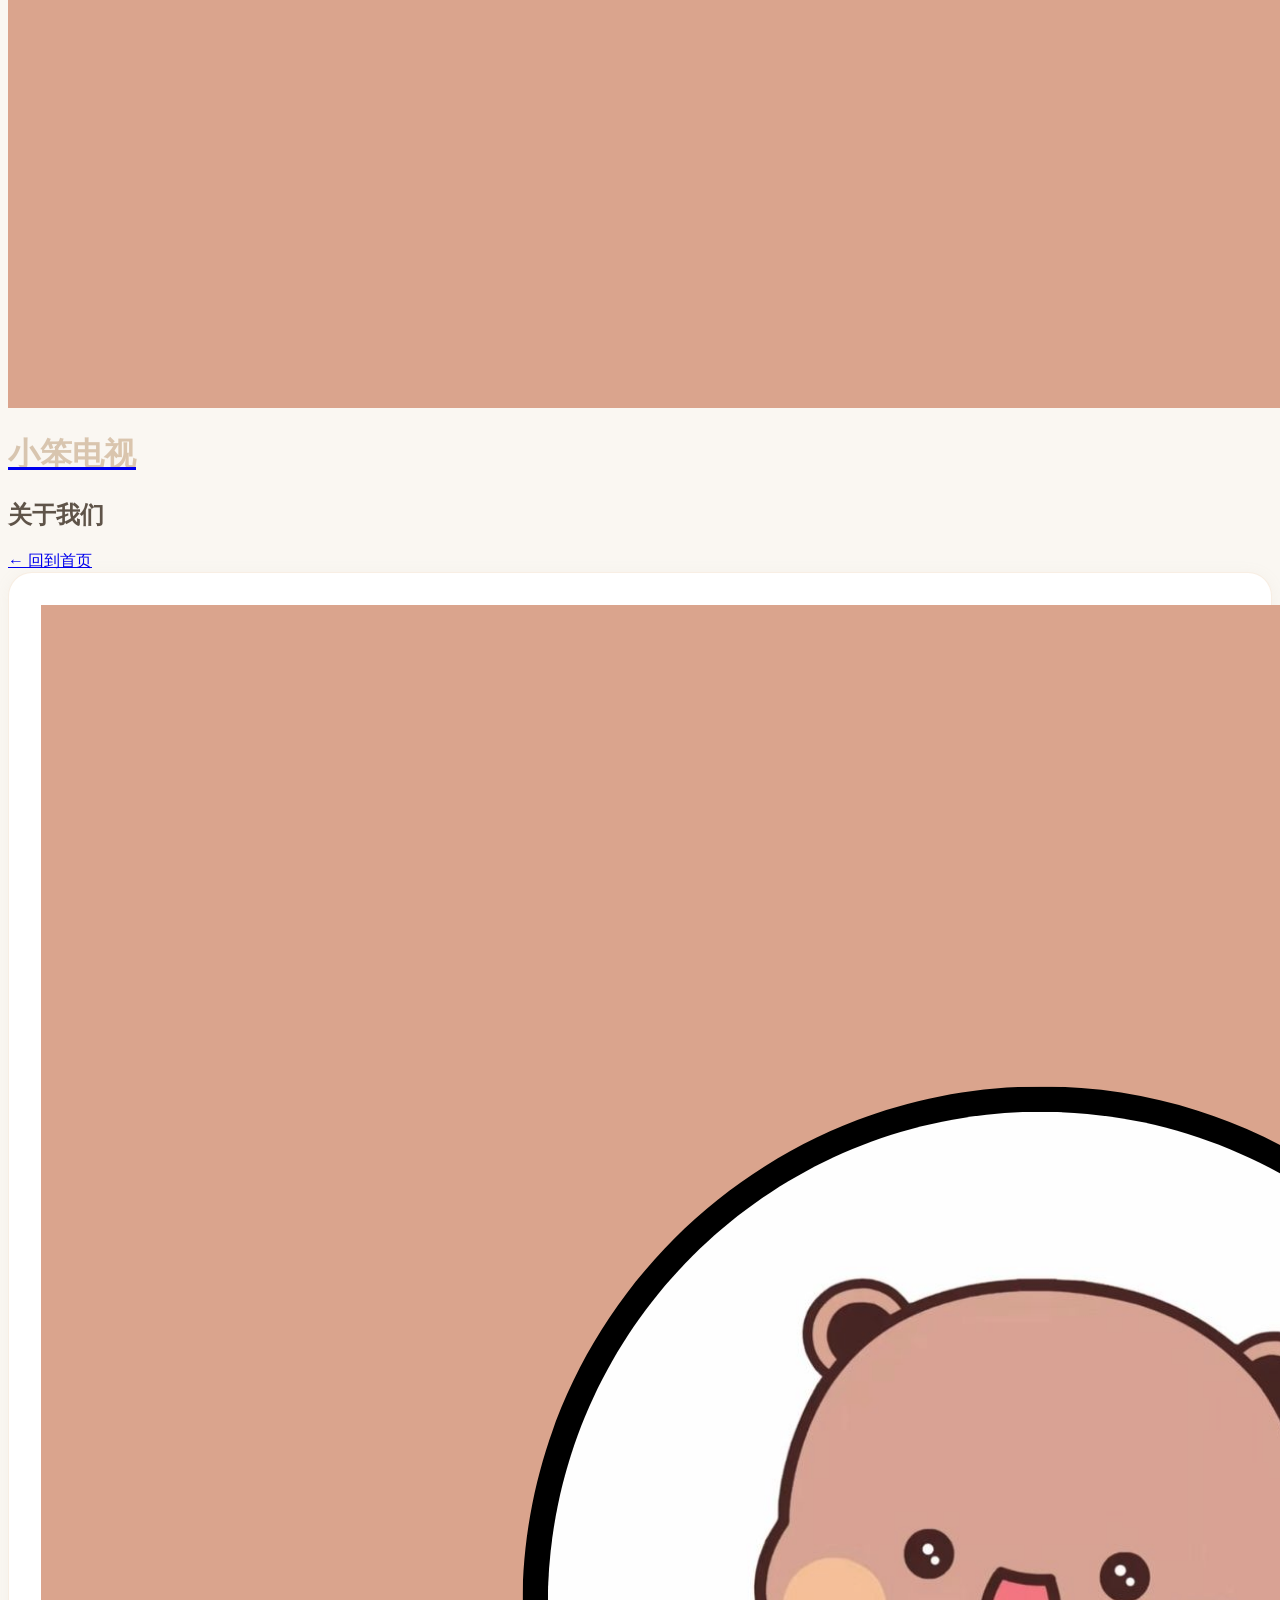
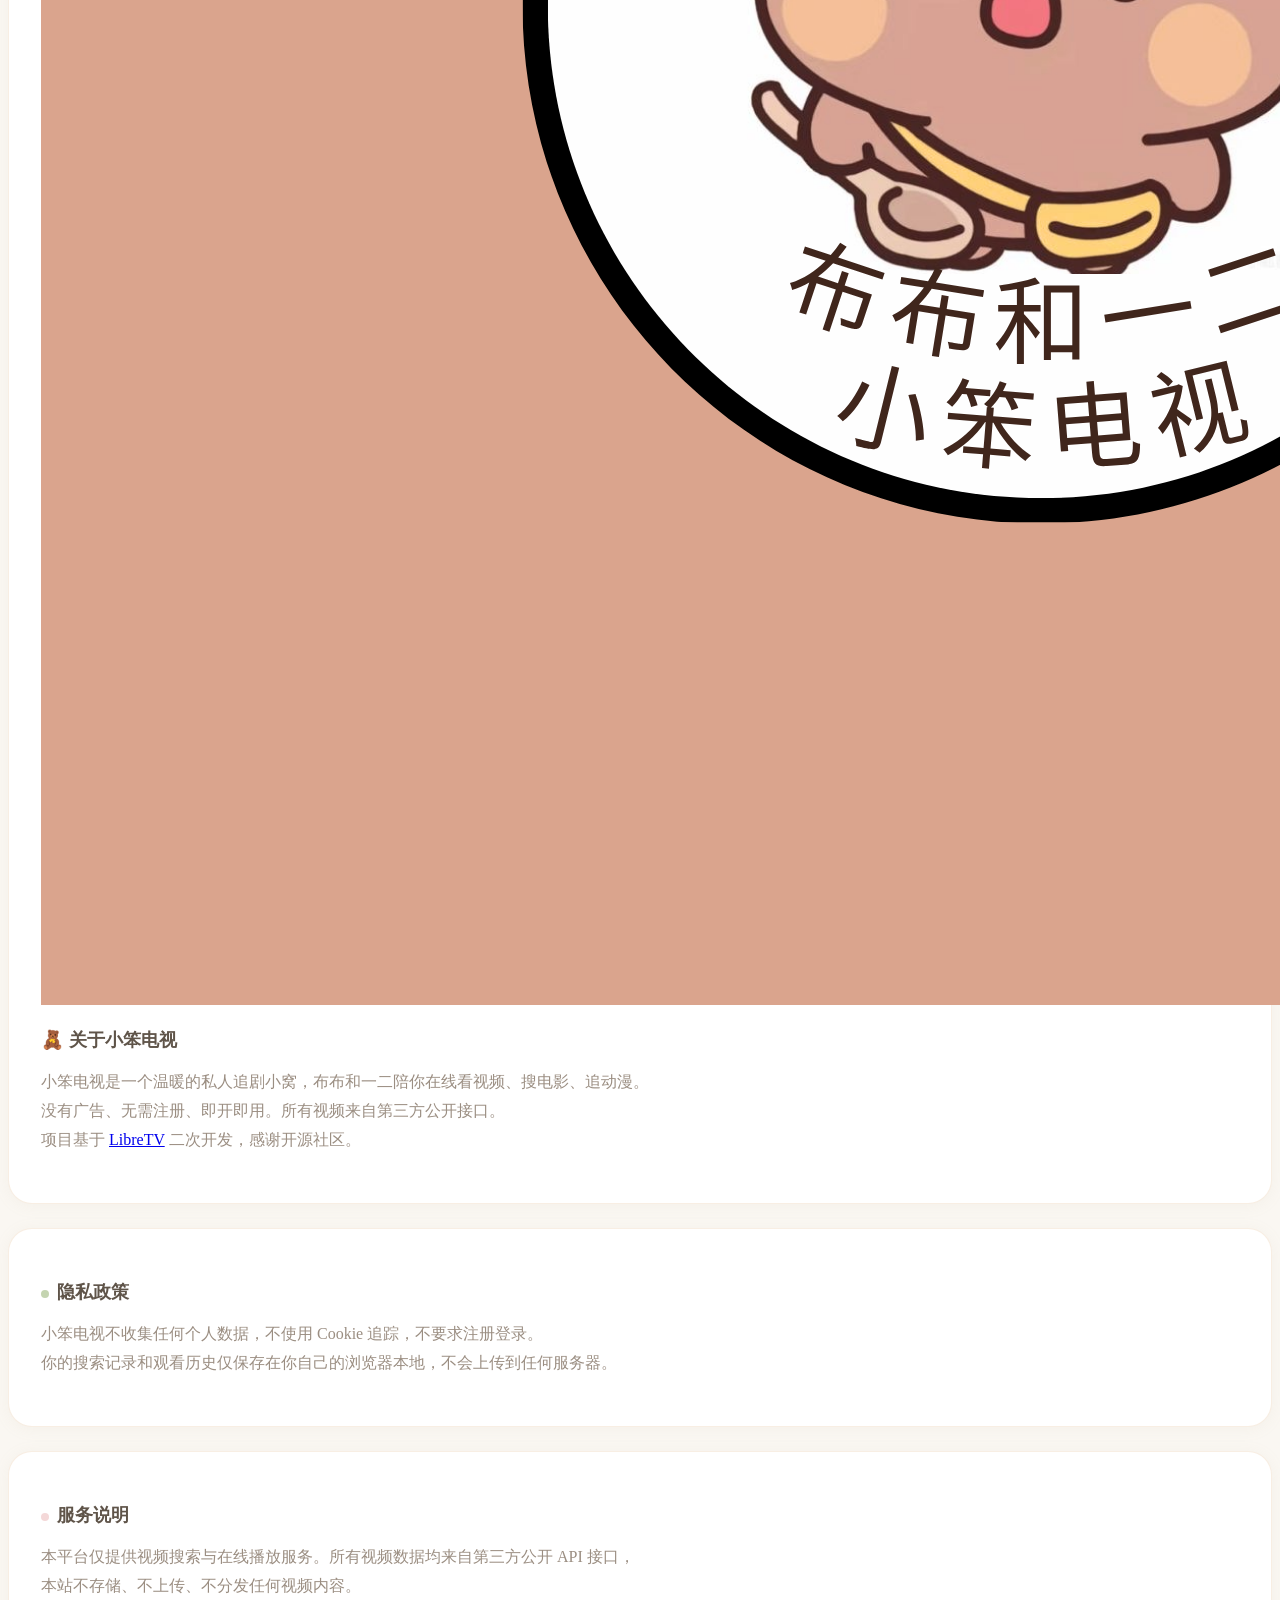
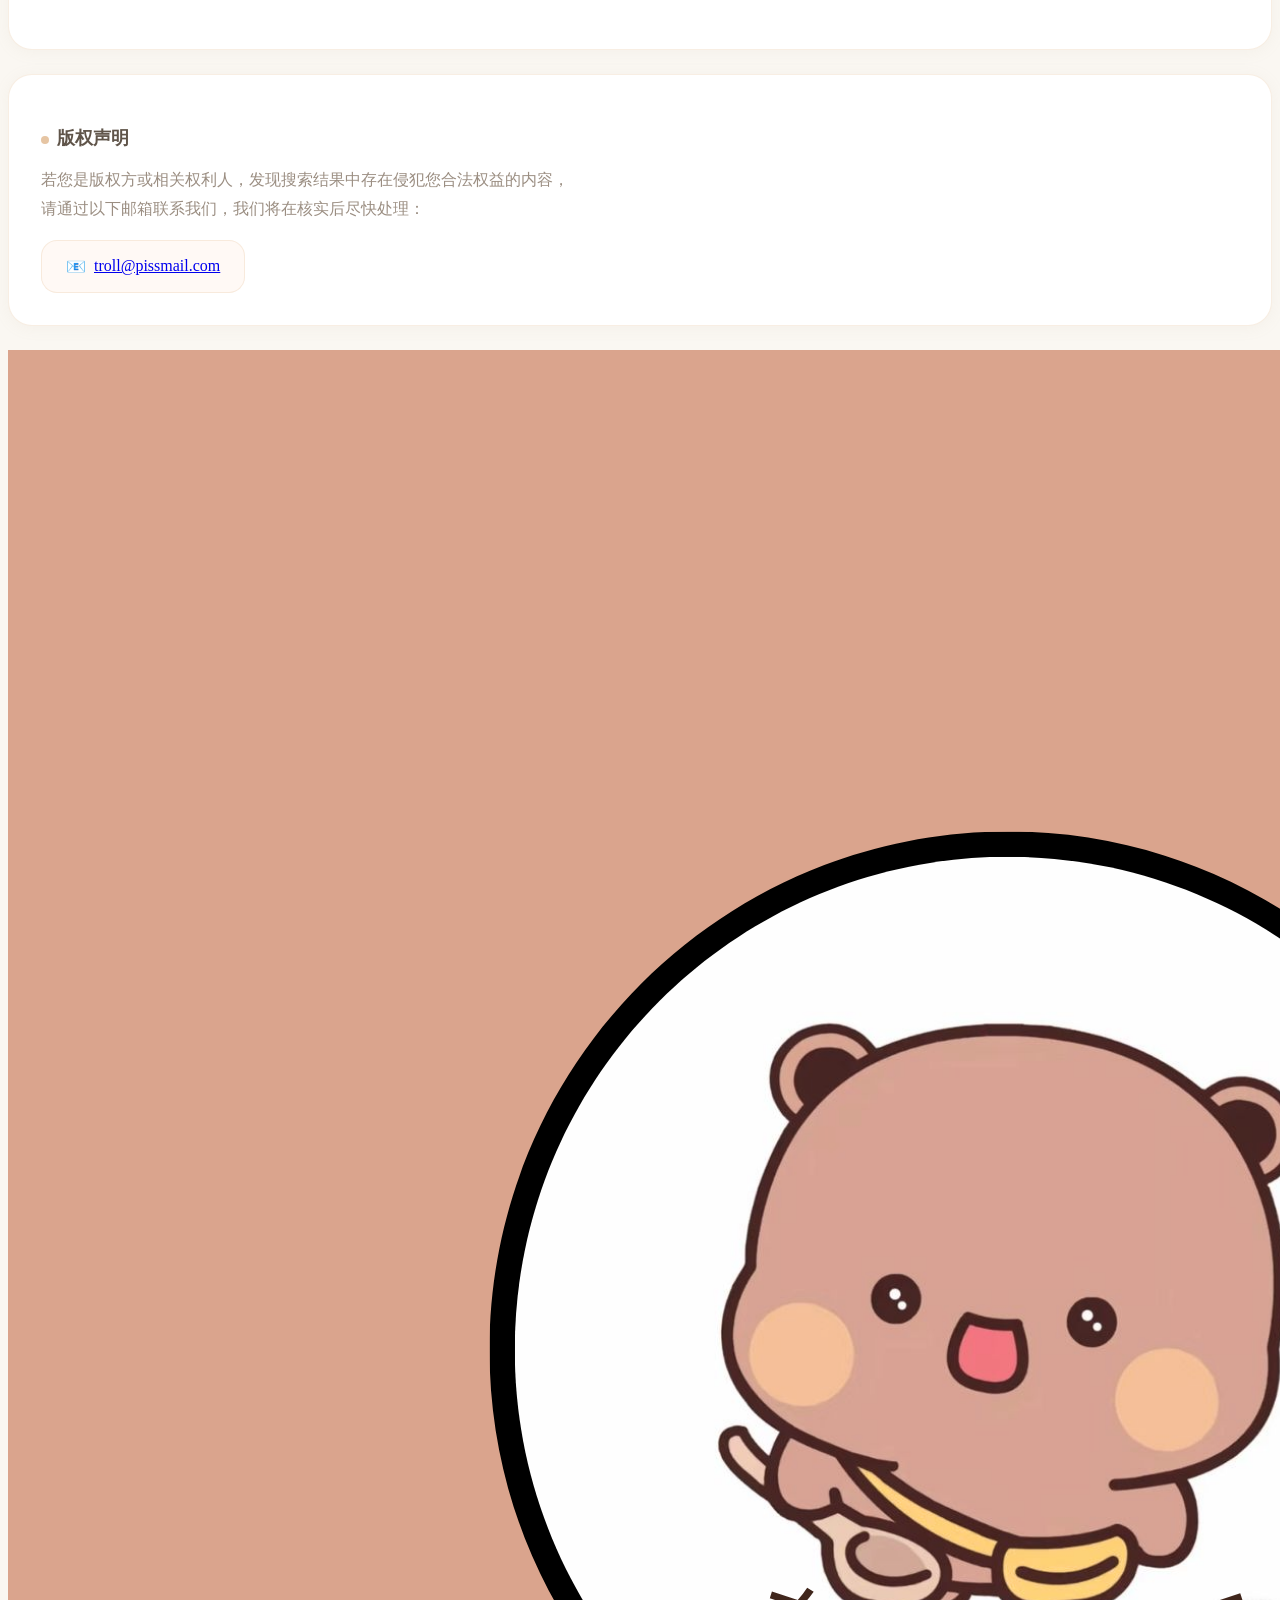
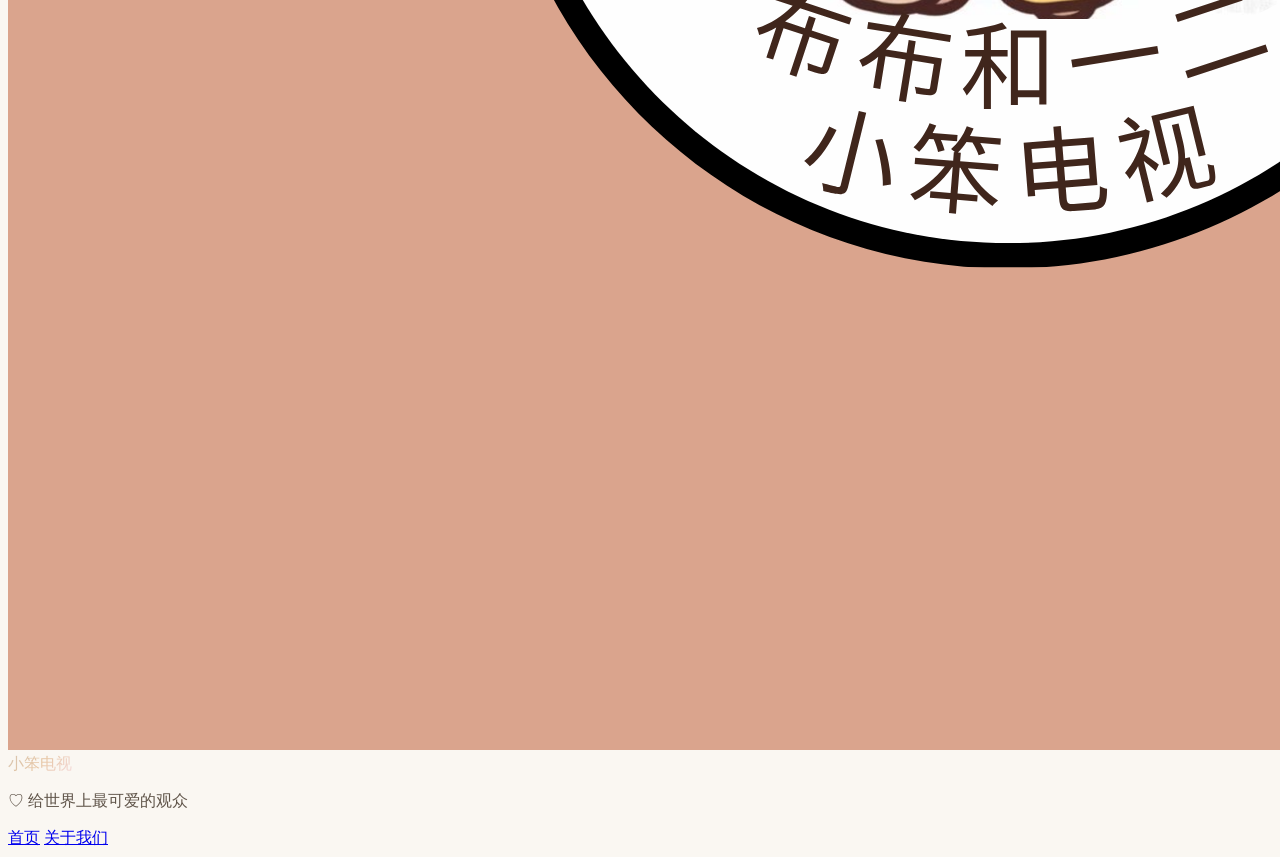
==== commit 52af59e7: "feat: 关于我们页面重写治愈系风格，Logo+暖色+圆角卡片" ====
--- a/about.html
+++ b/about.html
@@ -7,163 +7,104 @@
 	<script src="libs/tailwindcss.min.js"></script>
 	<link rel="stylesheet" href="css/styles.css">
 	<link rel="manifest" href="manifest.json">
-	
-	<!-- Favicon -->
-    <link rel="icon" href="image/logo.png">
-    <link rel="apple-touch-icon" href="image/logo-black.png">
+    <link rel="icon" href="image/logo 小笨电视.png">
+    <link rel="apple-touch-icon" href="image/logo 小笨电视.png">
+    <style>
+        body { background:#FAF7F2; color:#5F5449; }
+        .about-card {
+            background: #FFFFFF;
+            border: 1px solid rgba(230,197,163,0.3);
+            border-radius: 24px;
+            padding: 2rem;
+            margin-bottom: 1.5rem;
+            box-shadow: 0 2px 16px rgba(180,160,140,0.08);
+        }
+        .about-card h3 { color:#5F5449; font-size:1.15rem; margin-bottom:0.75rem; }
+        .about-card p { color:#9B8E82; line-height:1.8; }
+        .dot { display:inline-block; width:8px; height:8px; border-radius:50%; margin-right:8px; }
+        .dot-green { background:#C4D4B0; }
+        .dot-pink { background:#F4D8D8; }
+        .dot-amber { background:#E6C5A3; }
+        .email-box {
+            background: #FFF9F5;
+            border: 1px solid rgba(230,197,163,0.3);
+            border-radius: 16px;
+            padding: 1rem 1.5rem;
+            display: inline-flex;
+            align-items: center;
+            gap: 0.5rem;
+        }
+    </style>
 </head>
-<body class="page-bg text-white flex flex-col min-h-screen">
-	<header class="border-b border-[#333] bg-[#0a0a0a] p-4">
+<body class="flex flex-col min-h-screen">
+	<header class="border-b border-[#E6C5A3]/30 bg-white/70 backdrop-blur-sm p-4">
         <div class="container mx-auto flex items-center">
-            <div class="flex items-center">
-                <a href="/" class="flex items-center">
-                    <svg class="w-8 h-8 mr-2 text-[#00ccff]" fill="none" stroke="currentColor" viewBox="0 0 24 24">
-                        <path stroke-linecap="round" stroke-linejoin="round" stroke-width="2" d="M15 10l4.553-2.276A1 1 0 0121 8.618v6.764a1 1 0 01-1.447.894L15 14M5 18h8a2 2 0 002-2V8a2 2 0 00-2-2H5a2 2 0 00-2 2v8a2 2 0 002 2z"></path>
-                    </svg>
-                    <h1 class="text-xl font-bold gradient-text">小笨电视</h1>
-                </a>
+            <a href="/" class="flex items-center">
+                <img src="image/logo 小笨电视.png" alt="小笨电视" class="w-8 h-8 mr-2 object-contain rounded-lg">
+                <h1 class="text-xl font-bold gradient-text">小笨电视</h1>
+            </a>
+            <div class="flex-1 text-center">
+                <h2 class="text-lg font-semibold text-[#5F5449]">关于我们</h2>
             </div>
-            <div class="flex-1 text-center">
-                <h2 class="text-xl font-semibold">关于小笨电视</h2>
-            </div>
-            <div class="flex items-center">
-                <a href="/" class="px-4 py-2 bg-[#222] hover:bg-[#333] border border-[#333] rounded-lg transition-colors flex items-center">
-                    <svg class="w-5 h-5 mr-1" viewBox="0 0 24 24" fill="#ffffff" xmlns="http://www.w3.org/2000/svg">
-                        <path d="M10 19l-7-7m0 0l7-7m-7 7h18" stroke="currentColor" stroke-width="2" stroke-linecap="round" stroke-linejoin="round"/>
-                    </svg>
-                    回到首页
-                </a>
+            <a href="/" class="px-4 py-2 bg-[#FFF9F5] hover:bg-[#E6C5A3] border border-[#E6C5A3]/30 rounded-2xl transition-colors flex items-center text-[#5F5449] text-sm">
+                ← 回到首页
+            </a>
+        </div>
+    </header>
+
+	<main class="flex-grow container mx-auto px-4 py-8 max-w-3xl">
+        <!-- 关于 -->
+        <div class="about-card text-center">
+            <img src="image/logo 小笨电视.png" alt="小笨电视" class="w-16 h-16 mx-auto mb-4 object-contain rounded-2xl">
+            <h3 class="text-xl font-bold mb-2">🧸 关于小笨电视</h3>
+            <p>
+                小笨电视是一个温暖的私人追剧小窝，布布和一二陪你在线看视频、搜电影、追动漫。<br>
+                没有广告、无需注册、即开即用。所有视频来自第三方公开接口。<br>
+                项目基于 <a href="https://github.com/LibreSpark/LibreTV" class="text-[#D7C5B0] underline" target="_blank">LibreTV</a> 二次开发，感谢开源社区。
+            </p>
+        </div>
+
+        <!-- 隐私政策 -->
+        <div class="about-card">
+            <h3><span class="dot dot-green"></span>隐私政策</h3>
+            <p>
+                小笨电视不收集任何个人数据，不使用 Cookie 追踪，不要求注册登录。<br>
+                你的搜索记录和观看历史仅保存在你自己的浏览器本地，不会上传到任何服务器。
+            </p>
+        </div>
+
+        <!-- 服务说明 -->
+        <div class="about-card">
+            <h3><span class="dot dot-pink"></span>服务说明</h3>
+            <p>
+                本平台仅提供视频搜索与在线播放服务。所有视频数据均来自第三方公开 API 接口，<br>
+                本站不存储、不上传、不分发任何视频内容。
+            </p>
+        </div>
+
+        <!-- 版权声明 -->
+        <div class="about-card">
+            <h3><span class="dot dot-amber"></span>版权声明</h3>
+            <p>
+                若您是版权方或相关权利人，发现搜索结果中存在侵犯您合法权益的内容，<br>
+                请通过以下邮箱联系我们，我们将在核实后尽快处理：
+            </p>
+            <div class="email-box mt-3">
+                📧 <a href="mailto:troll@pissmail.com" class="text-[#D7C5B0] underline">troll@pissmail.com</a>
             </div>
         </div>
-    </header>	<main class="flex-grow container mx-auto px-4 sm:px-6 py-8 sm:py-16">
-		<div class="max-w-5xl mx-auto">
-			<!-- 主要内容区域 -->
-			<div class="bg-gradient-to-br from-[#111] to-[#0a0a0a] border border-[#333] rounded-xl sm:rounded-2xl p-4 sm:p-8 lg:p-12 shadow-2xl">
-				<!-- 项目介绍 -->				
-				 <div class="text-center mb-8 sm:mb-16">
-					<div class="inline-flex items-center justify-center w-12 h-12 sm:w-16 sm:h-16 rounded-xl sm:rounded-2xl mb-6 sm:mb-8">
-						<img src="image/logo-black.png" alt="LibreTV Logo" class="w-12 h-12 sm:w-16 sm:h-16 rounded-xl sm:rounded-2xl">
-					</div>
-					
-					<p class="text-gray-300 text-lg sm:text-xl mb-6 sm:mb-8 leading-relaxed max-w-3xl mx-auto px-2">
-						小笨电视是一个温暖的私人追剧小窝，布布和一二陪你在线看视频、搜电影、追动漫。
-					</p>
-					<div class="bg-[#1a1a1a] border border-[#333] rounded-lg sm:rounded-xl p-4 sm:p-6 max-w-2xl mx-auto">
-						<p class="text-gray-300 text-base sm:text-lg mb-4 px-1">
-							本项目代码托管在 GitHub 上，欢迎访问我们的仓库：
-						</p>
-						<a href="https://github.com/LibreSpark/LibreTV" class="inline-flex items-center px-4 sm:px-6 py-2 sm:py-3 bg-gradient-to-r from-blue-500 to-cyan-500 hover:from-blue-600 hover:to-cyan-600 text-white text-sm sm:text-base font-medium rounded-lg transition-all duration-300 transform hover:scale-105" target="_blank" rel="noopener">
-							<svg class="w-4 h-4 sm:w-5 sm:h-5 mr-2" fill="currentColor" viewBox="0 0 24 24">
-								<path d="M12 0c-6.626 0-12 5.373-12 12 0 5.302 3.438 9.8 8.207 11.387.599.111.793-.261.793-.577v-2.234c-3.338.726-4.033-1.416-4.033-1.416-.546-1.387-1.333-1.756-1.333-1.756-1.089-.745.083-.729.083-.729 1.205.084 1.839 1.237 1.839 1.237 1.07 1.834 2.807 1.304 3.492.997.107-.775.418-1.305.762-1.604-2.665-.305-5.467-1.334-5.467-5.931 0-1.311.469-2.381 1.236-3.221-.124-.303-.535-1.524.117-3.176 0 0 1.008-.322 3.301 1.23.957-.266 1.983-.399 3.003-.404 1.02.005 2.047.138 3.006.404 2.291-1.552 3.297-1.23 3.297-1.23.653 1.653.242 2.874.118 3.176.77.84 1.235 1.911 1.235 3.221 0 4.609-2.807 5.624-5.479 5.921.43.372.823 1.102.823 2.222v3.293c0 .319.192.694.801.576 4.765-1.589 8.199-6.086 8.199-11.386 0-6.627-5.373-12-12-12z"/>
-							</svg>
-							<span class="break-words">访问 GitHub 仓库</span>
-						</a>
-					</div>
-				</div>				<!-- 分割线 -->
-				<div class="w-full h-px bg-gradient-to-r from-transparent via-[#333] to-transparent mb-8 sm:mb-16"></div>
+	</main>
 
-				<!-- 隐私政策 -->
-				<div class="mb-8 sm:mb-16">
-					<h2 class="text-2xl sm:text-3xl font-bold mb-6 sm:mb-8 text-center bg-gradient-to-r from-blue-400 to-cyan-400 bg-clip-text text-transparent">隐私政策</h2>
-					<div class="grid grid-cols-1 md:grid-cols-2 gap-4 sm:gap-8">
-						<div class="bg-[#1a1a1a] border border-[#333] rounded-xl p-4 sm:p-8">
-							<div class="flex items-center mb-3 sm:mb-4">
-								<div class="w-3 h-3 bg-green-400 rounded-full mr-3"></div>
-								<h3 class="text-lg sm:text-xl font-semibold text-gray-200">数据保护</h3>
-							</div>
-							<p class="text-gray-300 text-base sm:text-lg leading-relaxed">
-								我们尊重并保护您的隐私。LibreTV 不收集任何个人数据，且不会限制访问或使用本网站。
-							</p>
-						</div>
-						<div class="bg-[#1a1a1a] border border-[#333] rounded-xl p-4 sm:p-8">
-							<div class="flex items-center mb-3 sm:mb-4">
-								<div class="w-3 h-3 bg-blue-400 rounded-full mr-3"></div>
-								<h3 class="text-lg sm:text-xl font-semibold text-gray-200">服务说明</h3>
-							</div>
-							<p class="text-gray-300 text-base sm:text-lg leading-relaxed">
-								本平台仅用于提供在线视频搜索与播放服务。所有数据均由第三方接口提供，我们不会存储或追踪用户信息。
-							</p>
-						</div>
-					</div>
-				</div>
-
-				<!-- 分割线 -->
-				<div class="w-full h-px bg-gradient-to-r from-transparent via-[#333] to-transparent mb-8 sm:mb-16"></div>				<!-- 版权声明与投诉机制 -->
-				<div>
-					<h2 class="text-2xl sm:text-3xl font-bold mb-6 sm:mb-8 text-center bg-gradient-to-r from-blue-400 to-cyan-400 bg-clip-text text-transparent">版权声明与投诉机制</h2>
-					<div class="space-y-6 sm:space-y-8">
-						<div class="bg-[#1a1a1a] border border-[#333] rounded-xl p-4 sm:p-8">
-							<div class="flex items-start">
-								<div class="flex-shrink-0 w-8 h-8 bg-yellow-500 rounded-lg flex items-center justify-center mr-3 sm:mr-4 mt-1">
-									<svg class="w-4 h-4 text-white" fill="none" stroke="currentColor" viewBox="0 0 24 24">
-										<path stroke-linecap="round" stroke-linejoin="round" stroke-width="2" d="M12 9v2m0 4h.01m-6.938 4h13.856c1.54 0 2.502-1.667 1.732-2.5L13.732 4c-.77-.833-1.964-.833-2.732 0L3.732 16.5c-.77.833.192 2.5 1.732 2.5z"></path>
-									</svg>
-								</div>
-								<div>
-									<h3 class="text-lg sm:text-xl font-semibold text-gray-200 mb-3 sm:mb-4">免责声明</h3>
-									<p class="text-gray-300 text-base sm:text-lg leading-relaxed">
-										小笨电视仅提供视频搜索，不存储任何内容。所有视频来自第三方，仅供个人观看～
-									</p>
-								</div>
-							</div>
-						</div>
-						
-						<div class="bg-[#1a1a1a] border border-[#333] rounded-xl p-4 sm:p-8">
-							<div class="flex items-start">
-								<div class="flex-shrink-0 w-8 h-8 bg-red-500 rounded-lg flex items-center justify-center mr-3 sm:mr-4 mt-1">
-									<svg class="w-4 h-4 text-white" fill="none" stroke="currentColor" viewBox="0 0 24 24">
-										<path stroke-linecap="round" stroke-linejoin="round" stroke-width="2" d="M3 8l7.89 7.89a2 2 0 002.83 0L21 8M5 19h14a2 2 0 002-2V7a2 2 0 00-2-2H5a2 2 0 00-2 2v10a2 2 0 002 2z"></path>
-									</svg>
-								</div>
-								<div class="flex-1">
-									<h3 class="text-lg sm:text-xl font-semibold text-gray-200 mb-3 sm:mb-4">投诉反馈</h3>
-									<p class="text-gray-300 text-base sm:text-lg mb-4 sm:mb-6 leading-relaxed">
-										若您是版权方或相关权利人，发现本站搜索结果中存在侵犯您合法权益的内容，请通过以下渠道向我们反馈：
-									</p>
-									<div class="bg-gradient-to-r from-[#222] to-[#333] border border-[#444] rounded-lg p-4 sm:p-6 mb-4 sm:mb-6">
-										<div class="flex items-center flex-wrap">
-											<svg class="w-5 h-5 sm:w-6 sm:h-6 text-blue-400 mr-2 sm:mr-3 flex-shrink-0" fill="none" stroke="currentColor" viewBox="0 0 24 24">
-												<path stroke-linecap="round" stroke-linejoin="round" stroke-width="2" d="M3 8l7.89 7.89a2 2 0 002.83 0L21 8M5 19h14a2 2 0 002-2V7a2 2 0 00-2-2H5a2 2 0 00-2 2v10a2 2 0 002 2z"></path>
-											</svg>
-											<span class="text-gray-300 text-base sm:text-lg font-medium mr-2 sm:mr-3">投诉邮箱：</span>
-											<a href="mailto:troll@pissmail.com" class="text-blue-400 hover:text-blue-300 transition-colors text-base sm:text-lg font-medium break-all">troll@pissmail.com</a>
-										</div>
-									</div>
-									<p class="text-gray-300 text-base sm:text-lg leading-relaxed">
-										请在投诉邮件中提供：您的身份证明、权利证明、侵权内容的具体链接及相关说明。我们将在收到投诉后尽快处理，对于确认侵权的内容，将立即断开相关链接，停止展示侵权内容，并将处理结果反馈给您。
-									</p>
-								</div>
-							</div>
-						</div>
-					</div>
-				</div>
-			</div>
-		</div>
-	</main>
-	<footer class="footer py-6 border-t border-[#333] bg-[#0a0a0a]">
-        <div class="container mx-auto px-4">
-            <div class="flex flex-col md:flex-row justify-between items-center">
-                <div class="mb-4 md:mb-0">
-                    <div class="flex items-center justify-center md:justify-start">
-                        <svg class="w-6 h-6 mr-2" fill="none" stroke="currentColor" viewBox="0 0 24 24">
-                            <path stroke-linecap="round" stroke-linejoin="round" stroke-width="2" d="M15 10l4.553-2.276A1 1 0 0121 8.618v6.764a1 1 0 01-1.447.894L15 14M5 18h8a2 2 0 002-2V8a2 2 0 00-2-2H5a2 2 0 00-2 2v8a2 2 0 002 2z"></path>
-                        </svg>
-                        <span class="gradient-text font-bold">小笨电视</span>
-                    </div>
-                    <p class="text-gray-500 text-sm mt-2 text-center md:text-left">♡ 今天也要开心追剧 — 小笨电视</p>
-                </div>
-                
-                <div class="text-center md:text-right">
-                    <p class="text-gray-500 text-sm max-w-md">
-                        免责声明：本站仅为视频搜索工具，不存储、上传或分发任何视频内容。
-                        所有视频均来自第三方API接口。如有侵权，请联系相关内容提供方。
-                    </p>
-                    <div class="mt-2 flex justify-center md:justify-end space-x-4">
-                        <a href="/" class="text-gray-400 hover:text-white text-sm transition-colors">首页</a>
-                        <a href="about.html" class="text-gray-400 hover:text-white text-sm transition-colors">关于我们</a>
-                        <a href="https://www.msf.hk/zh-hant/donate/general?type=one-off" target="_blank" rel="noopener" class="text-blue-400 hover:text-blue-300 text-sm transition-colors">捐赠</a>
-                    </div>
-                </div>
+	<footer class="py-6 border-t border-[#E6C5A3]/30 bg-white/70">
+        <div class="container mx-auto px-4 text-center">
+            <div class="flex items-center justify-center mb-2">
+                <img src="image/logo 小笨电视.png" alt="小笨电视" class="w-6 h-6 mr-2 object-contain rounded-lg">
+                <span class="gradient-text font-bold">小笨电视</span>
+            </div>
+            <p class="text-sm text-[#9B8E82]">♡ 给世界上最可爱的观众</p>
+            <div class="mt-2 space-x-4">
+                <a href="/" class="text-[#D7C5B0] hover:underline text-sm">首页</a>
+                <a href="about.html" class="text-[#D7C5B0] hover:underline text-sm">关于我们</a>
             </div>
         </div>
     </footer>
--- a/css/styles.css
+++ b/css/styles.css
@@ -50,10 +50,24 @@
 .page-bg {
     background-color: var(--bg-main);
     min-height: 100vh;
-    background-image:
-        radial-gradient(circle at 15% 20%, rgba(244, 216, 216, 0.25) 0%, transparent 50%),
-        radial-gradient(circle at 85% 80%, rgba(230, 197, 163, 0.18) 0%, transparent 50%),
-        radial-gradient(circle at 50% 50%, rgba(255, 255, 255, 0.6) 0%, transparent 70%);
+    position: relative;
+}
+.page-bg::before {
+    content: '';
+    position: fixed;
+    inset: 0;
+    z-index: 0;
+    pointer-events: none;
+    background-image: url('../image/bg.png');
+    background-size: cover;
+    background-position: center;
+    background-repeat: no-repeat;
+    opacity: 0.10;
+}
+/* 所有内容层级在背景之上 */
+.page-bg > * {
+    position: relative;
+    z-index: 1;
 }
 
 /* ===== 卡片 ===== */
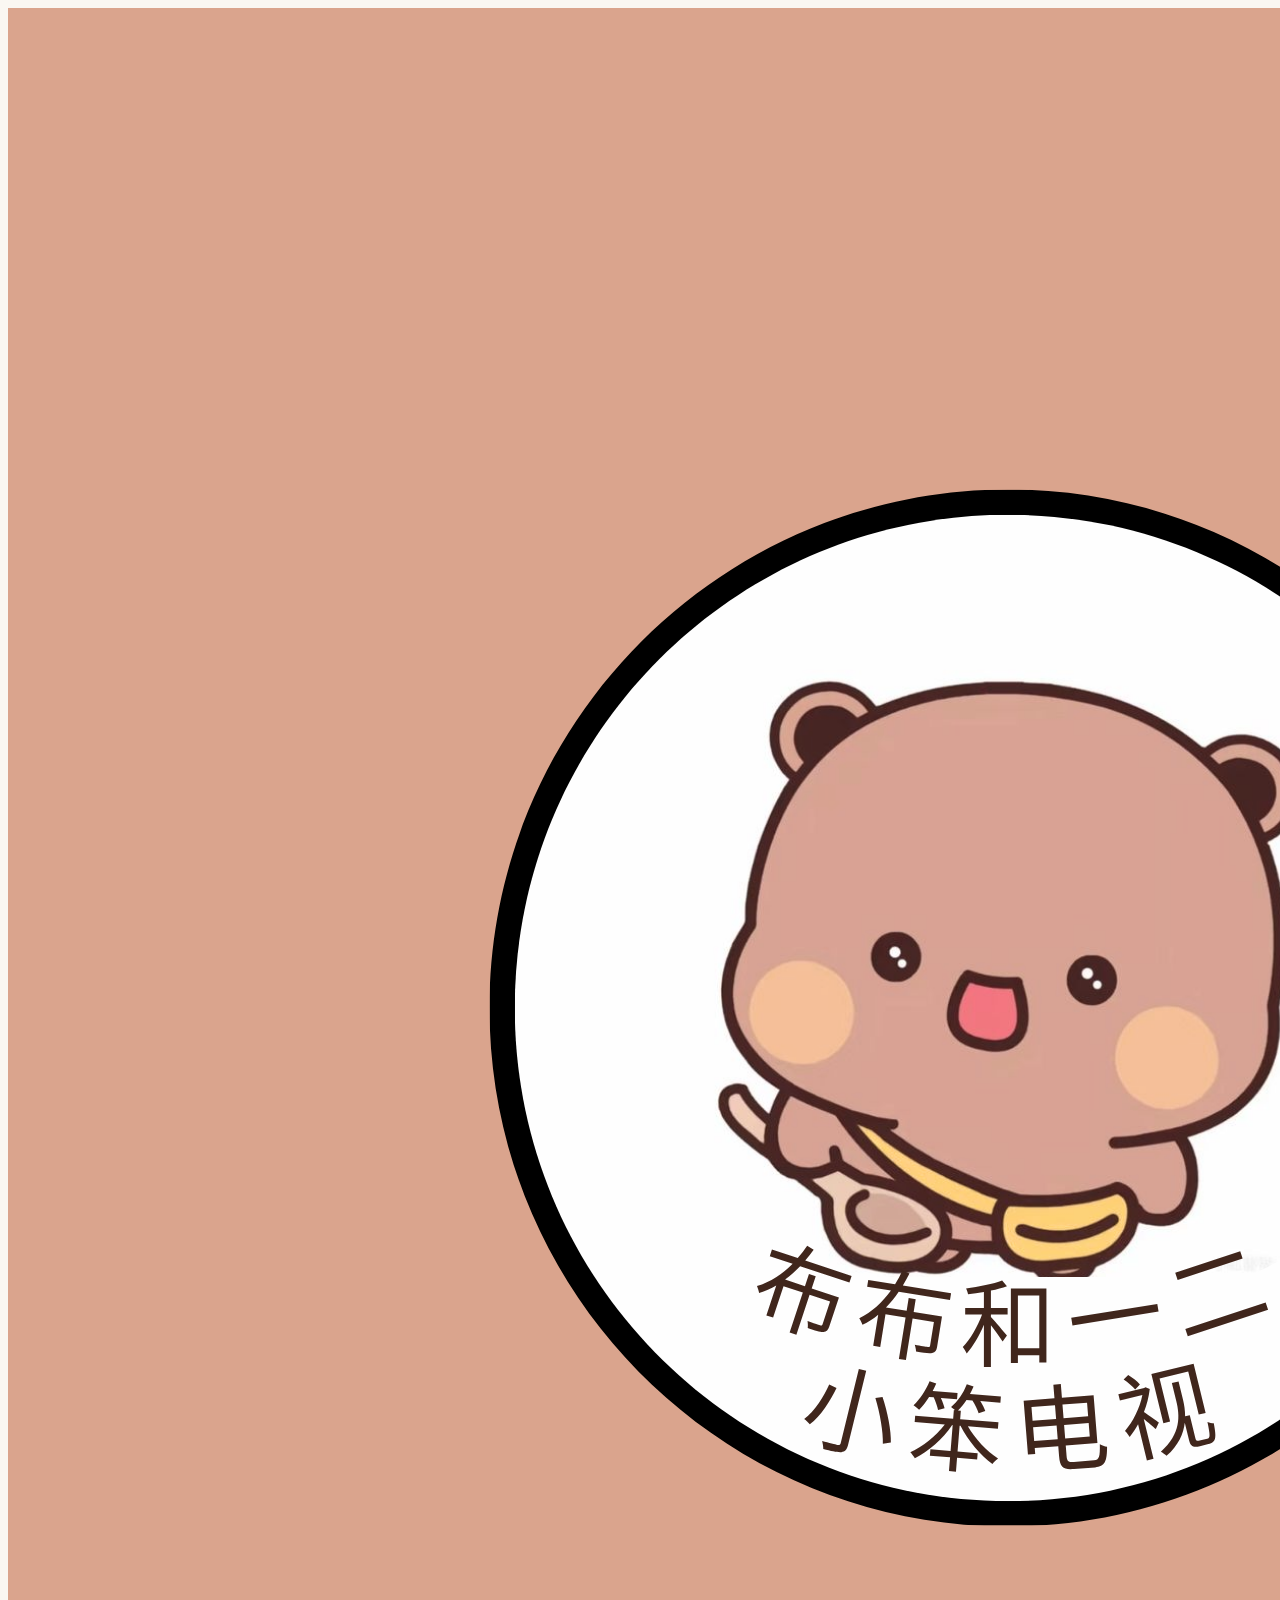
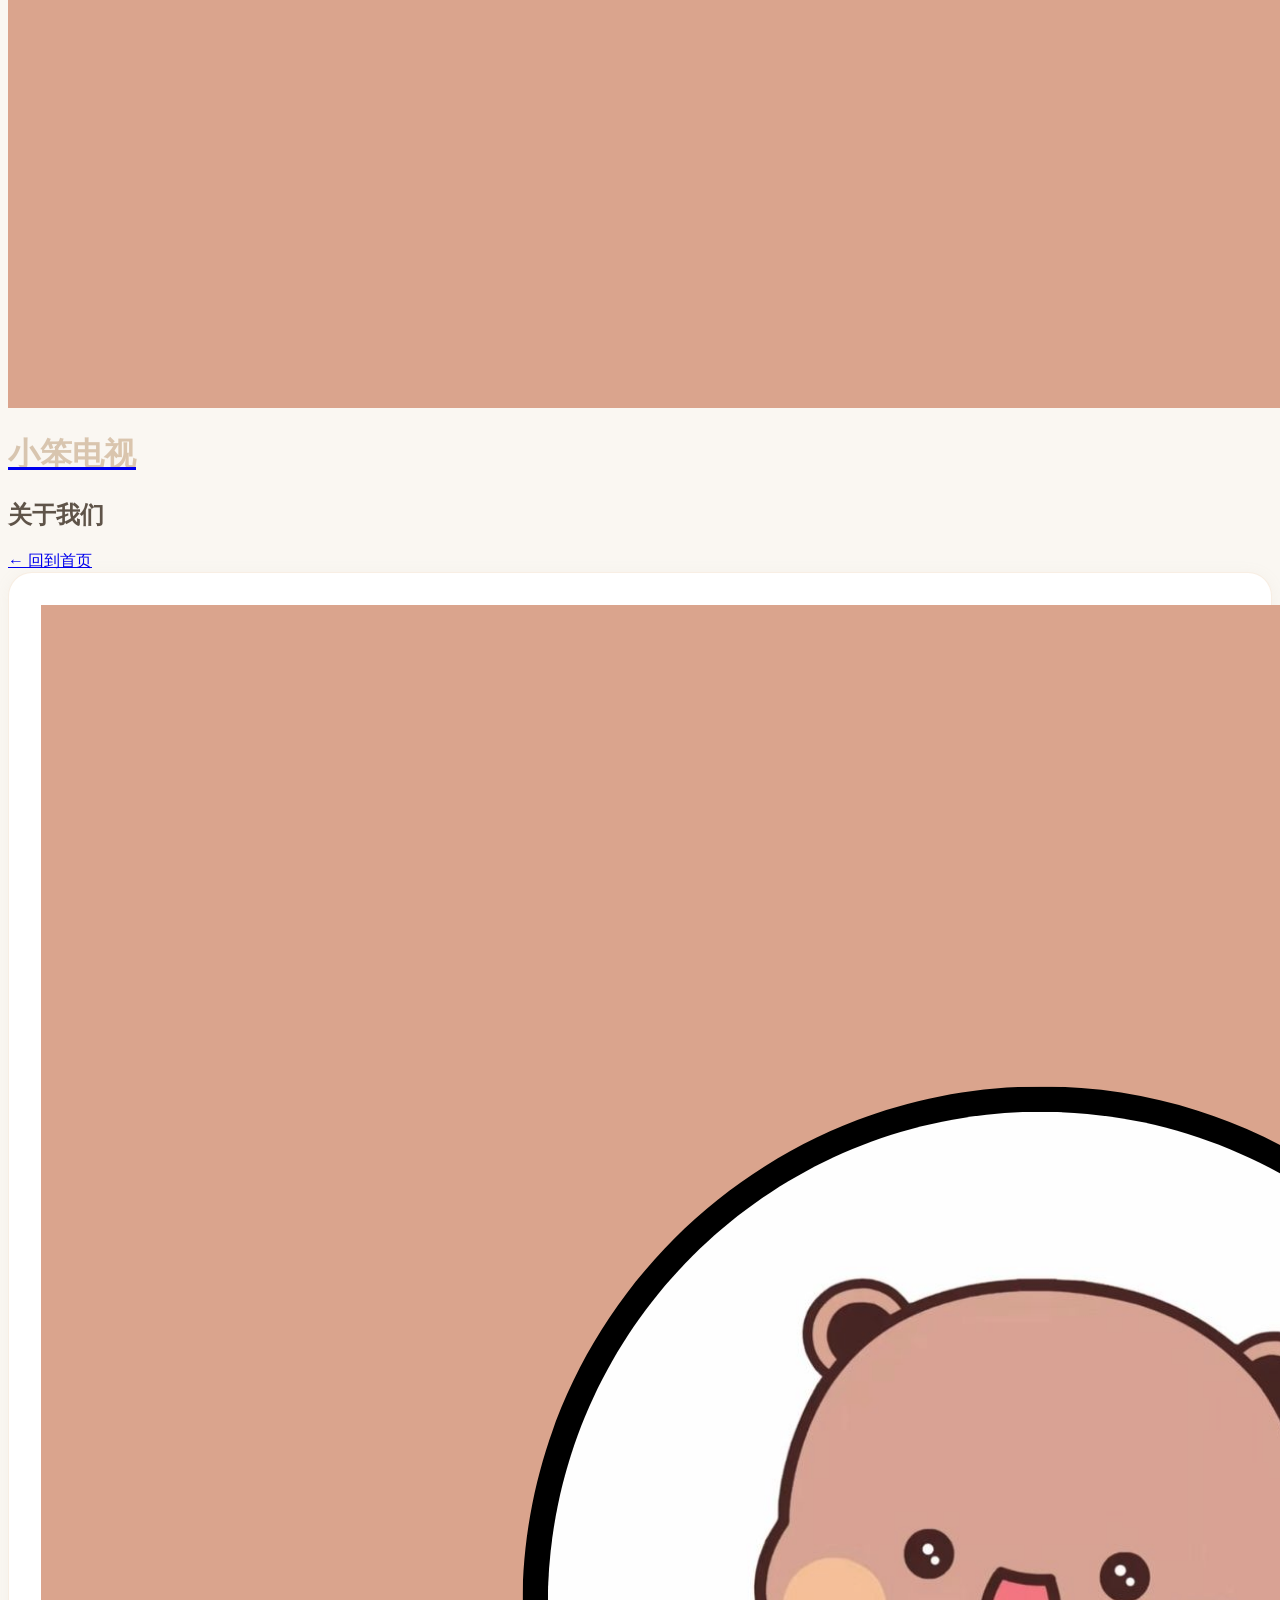
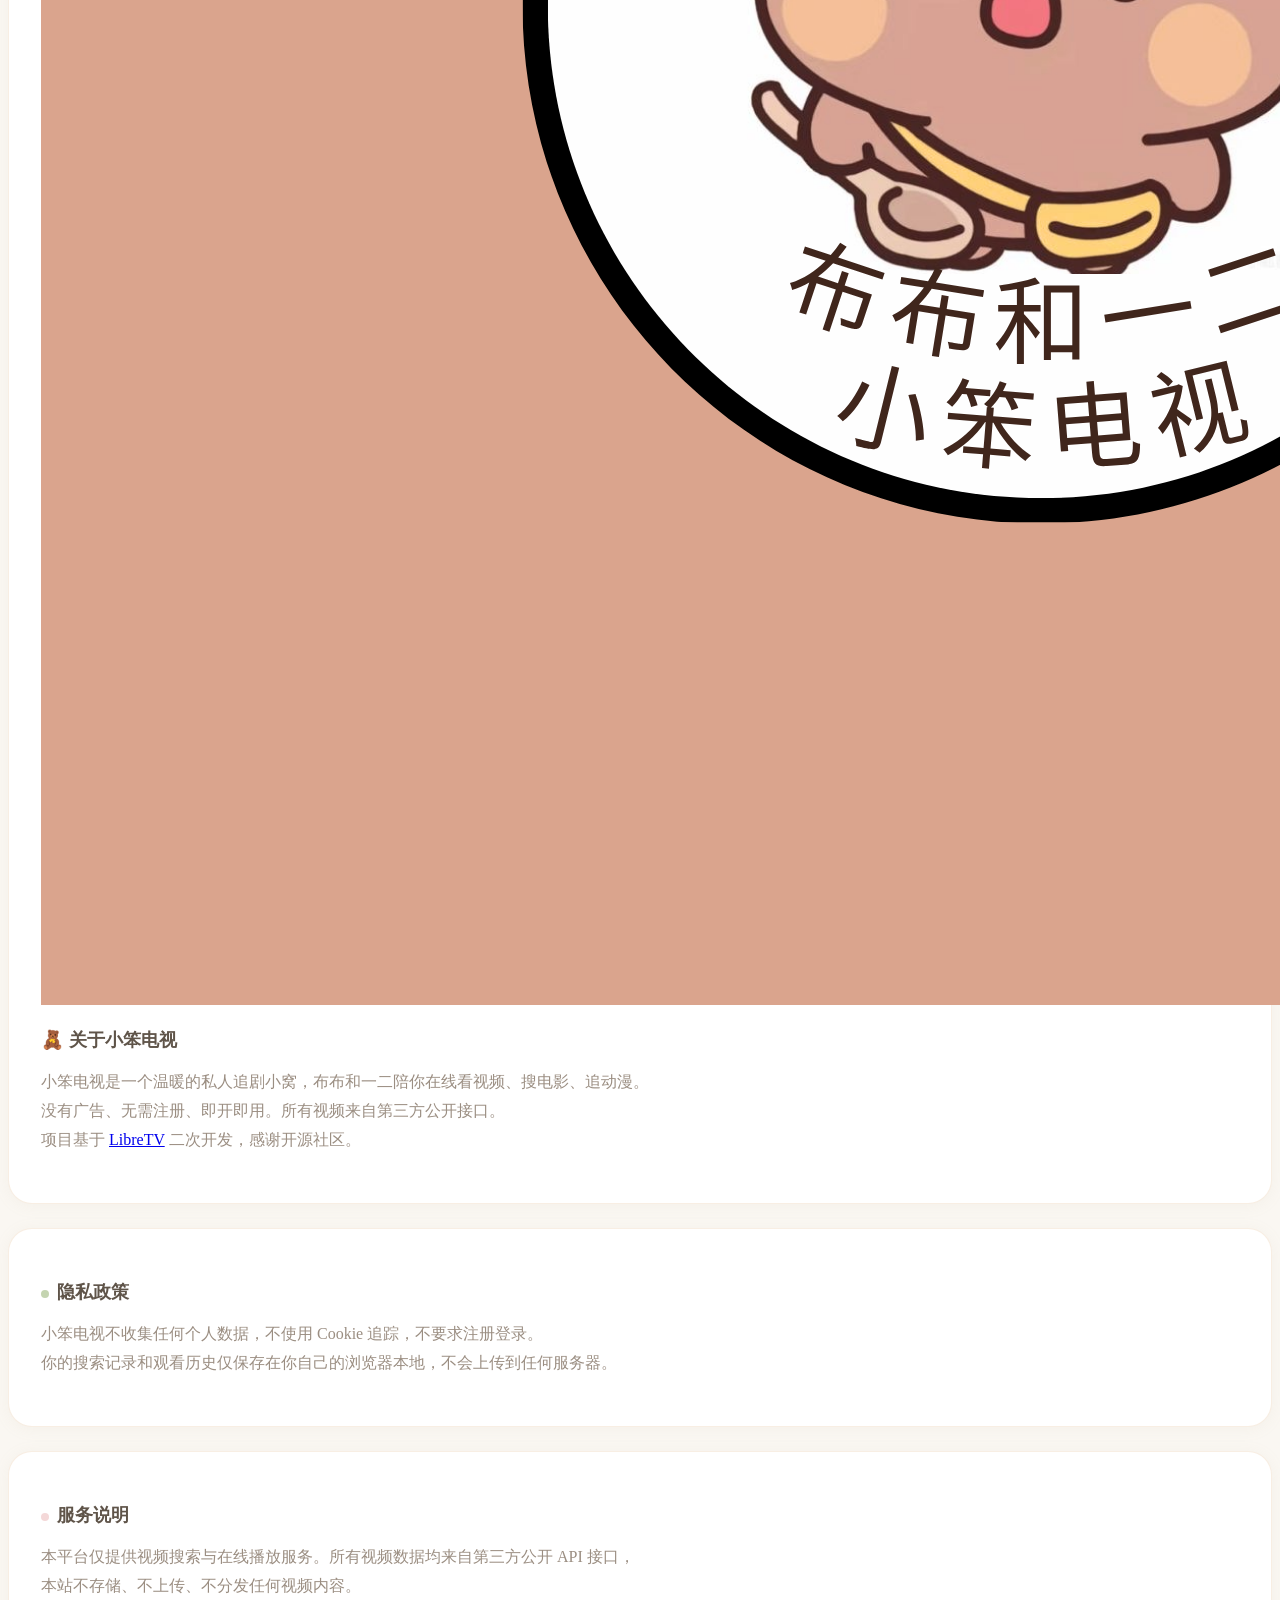
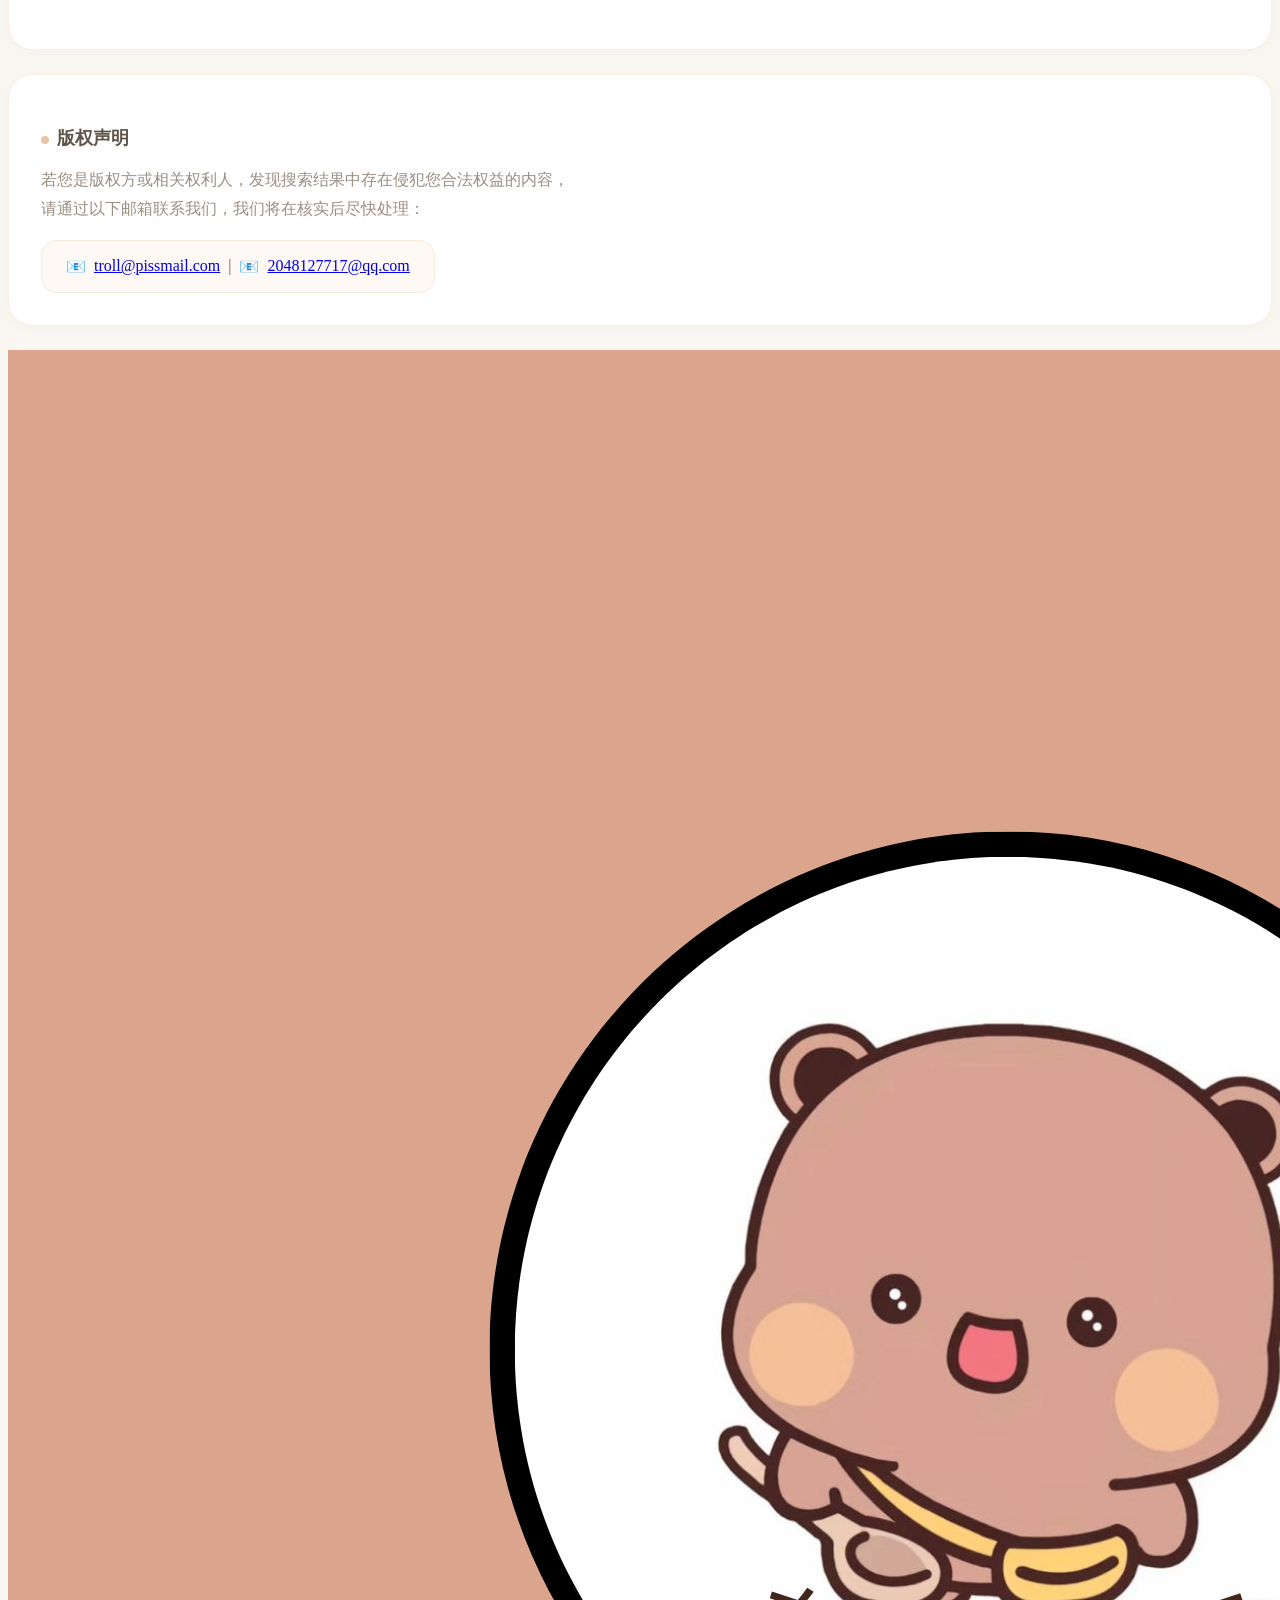
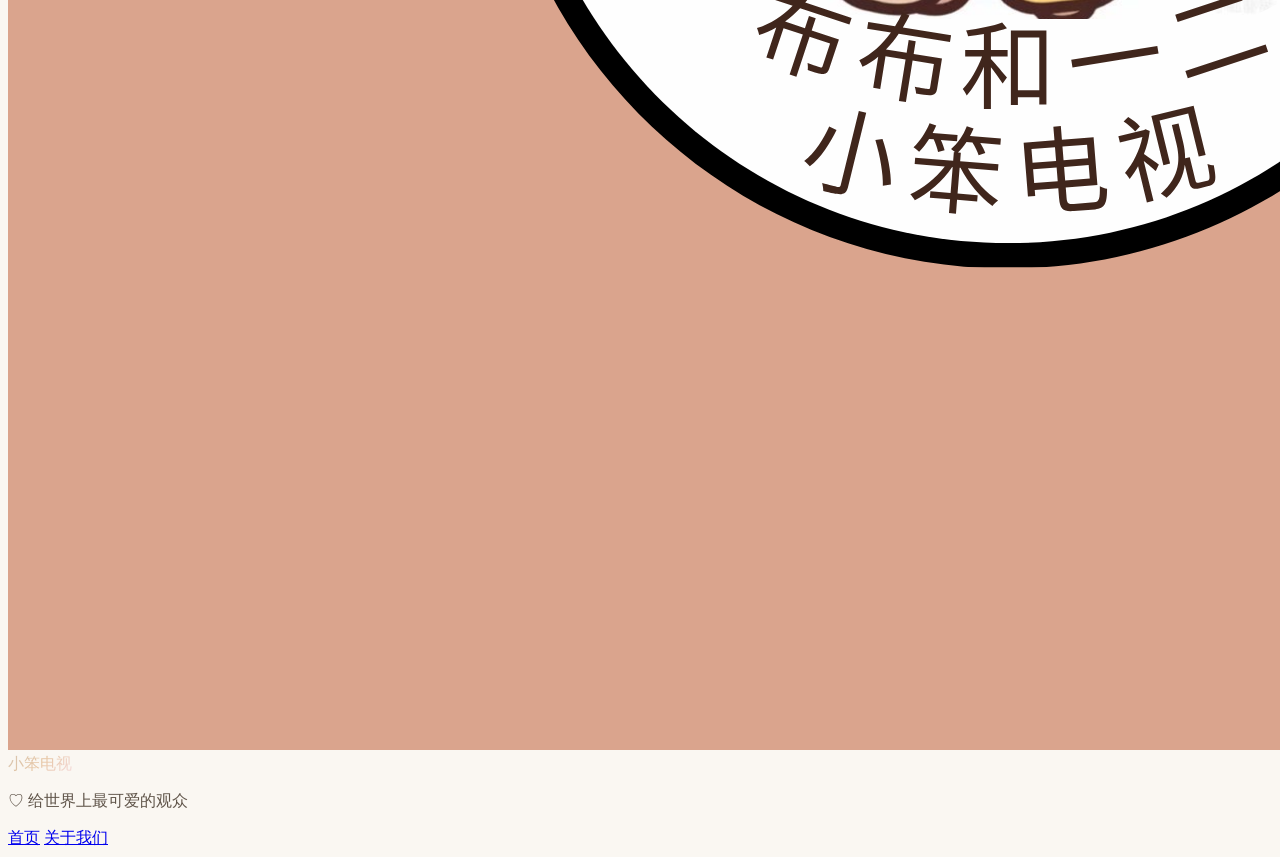
==== commit 705df88e: "feat: 关于页面添加第二个联系邮箱" ====
--- a/about.html
+++ b/about.html
@@ -89,8 +89,10 @@
                 若您是版权方或相关权利人，发现搜索结果中存在侵犯您合法权益的内容，<br>
                 请通过以下邮箱联系我们，我们将在核实后尽快处理：
             </p>
-            <div class="email-box mt-3">
+            <div class="email-box mt-3 flex flex-wrap gap-3">
                 📧 <a href="mailto:troll@pissmail.com" class="text-[#D7C5B0] underline">troll@pissmail.com</a>
+                <span class="text-[#9B8E82]">|</span>
+                📧 <a href="mailto:2048127717@qq.com" class="text-[#D7C5B0] underline">2048127717@qq.com</a>
             </div>
         </div>
 	</main>
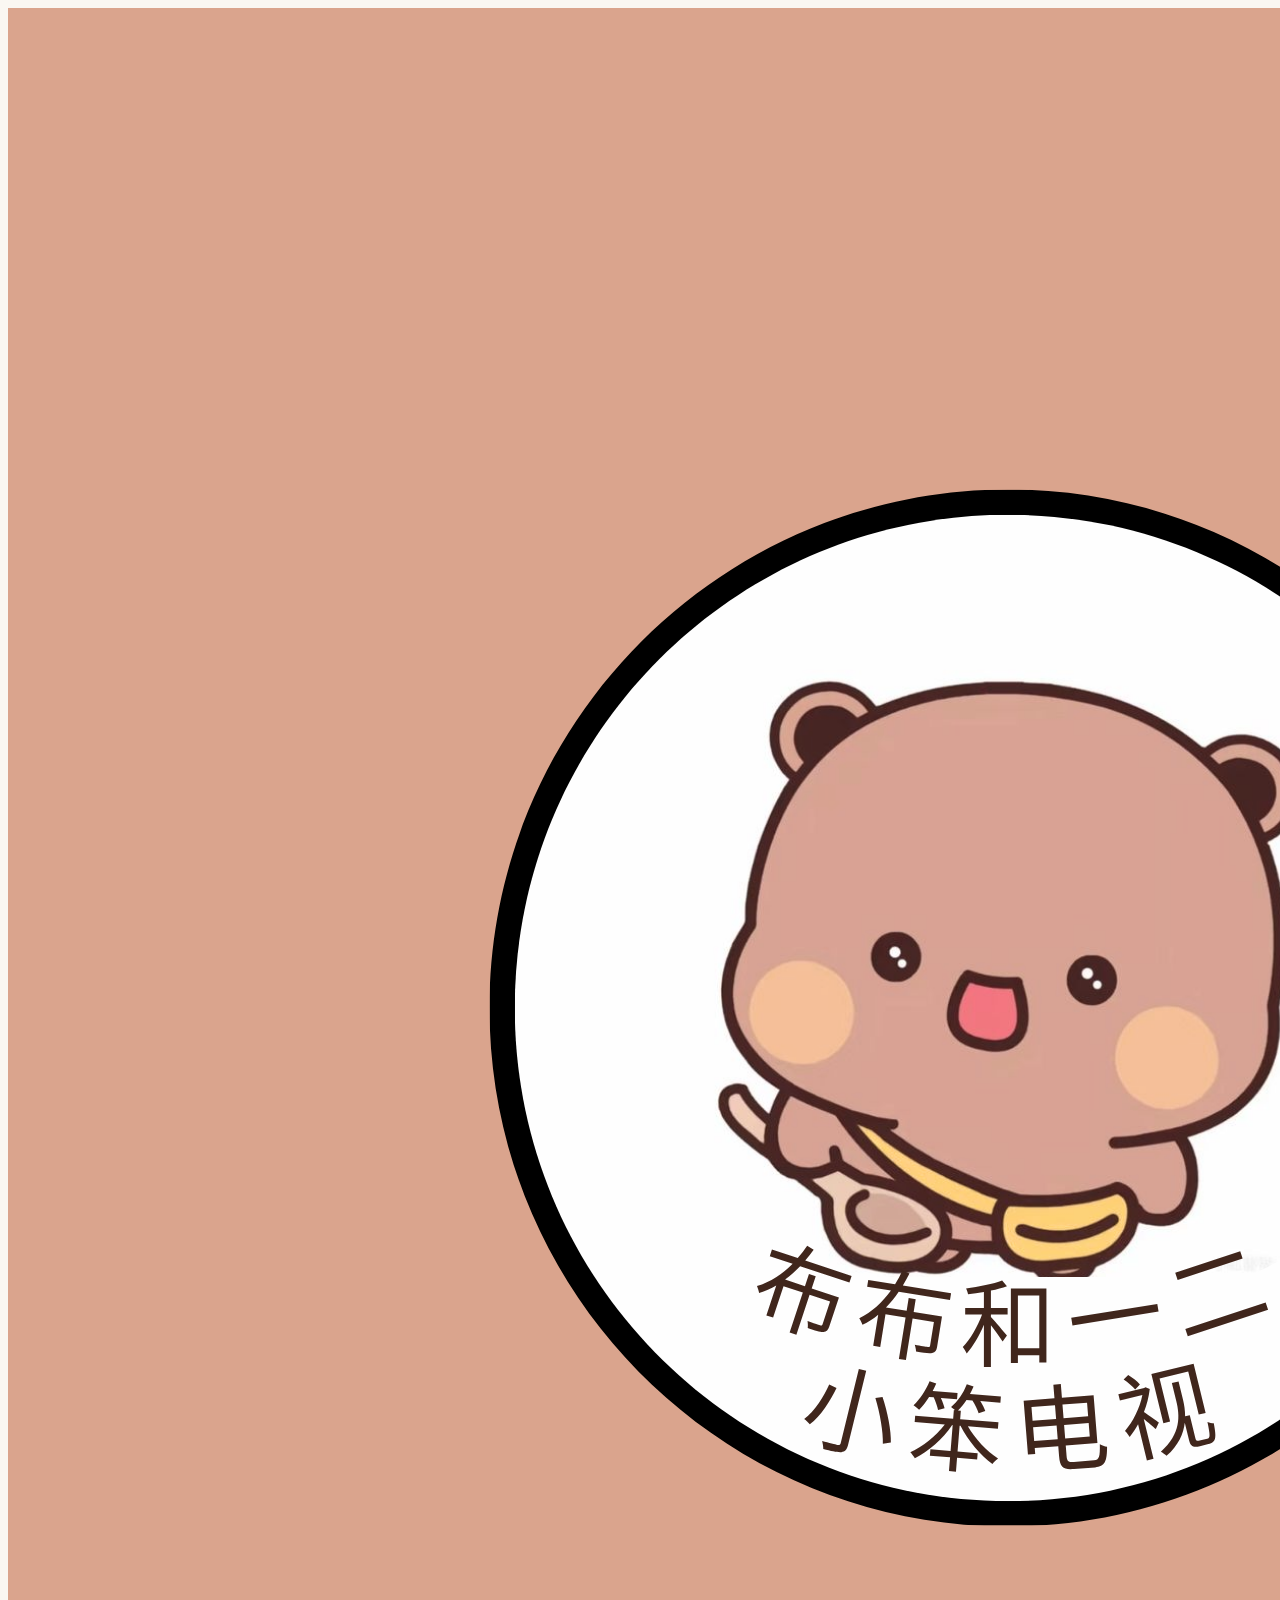
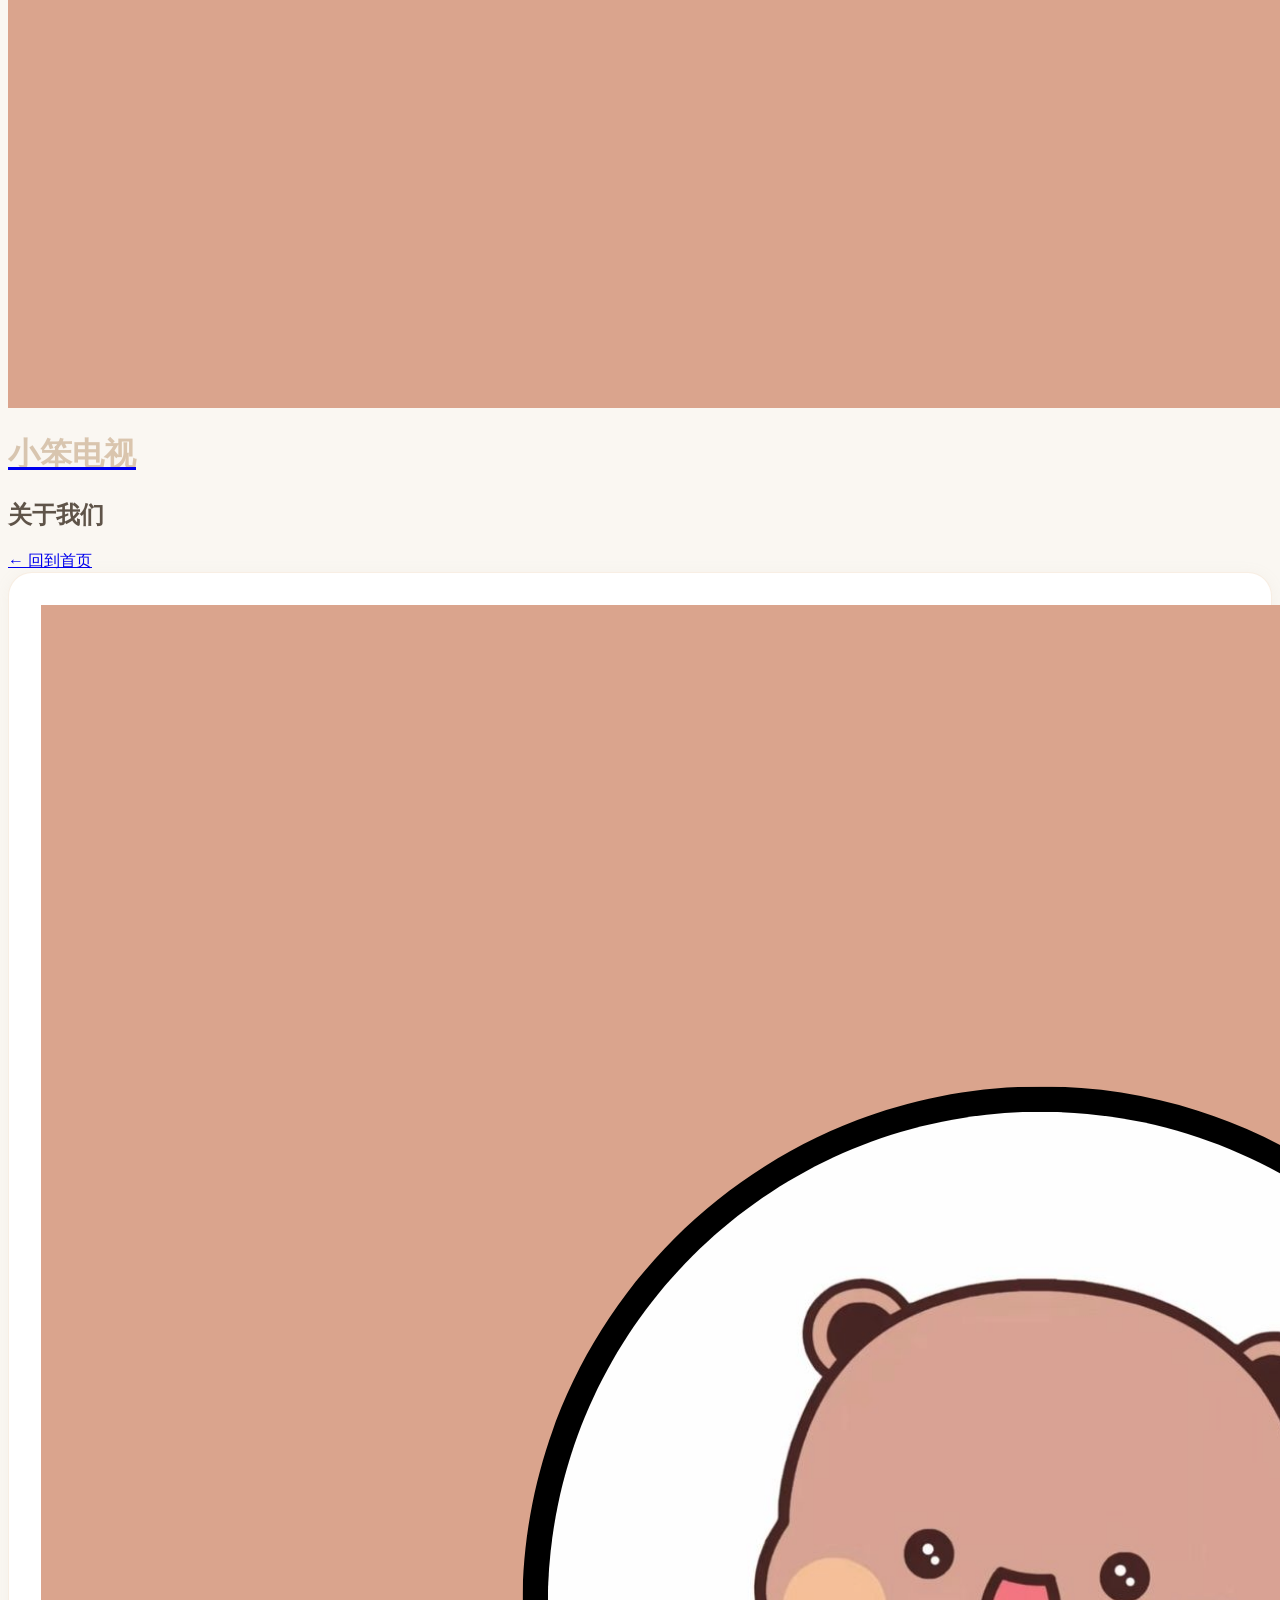
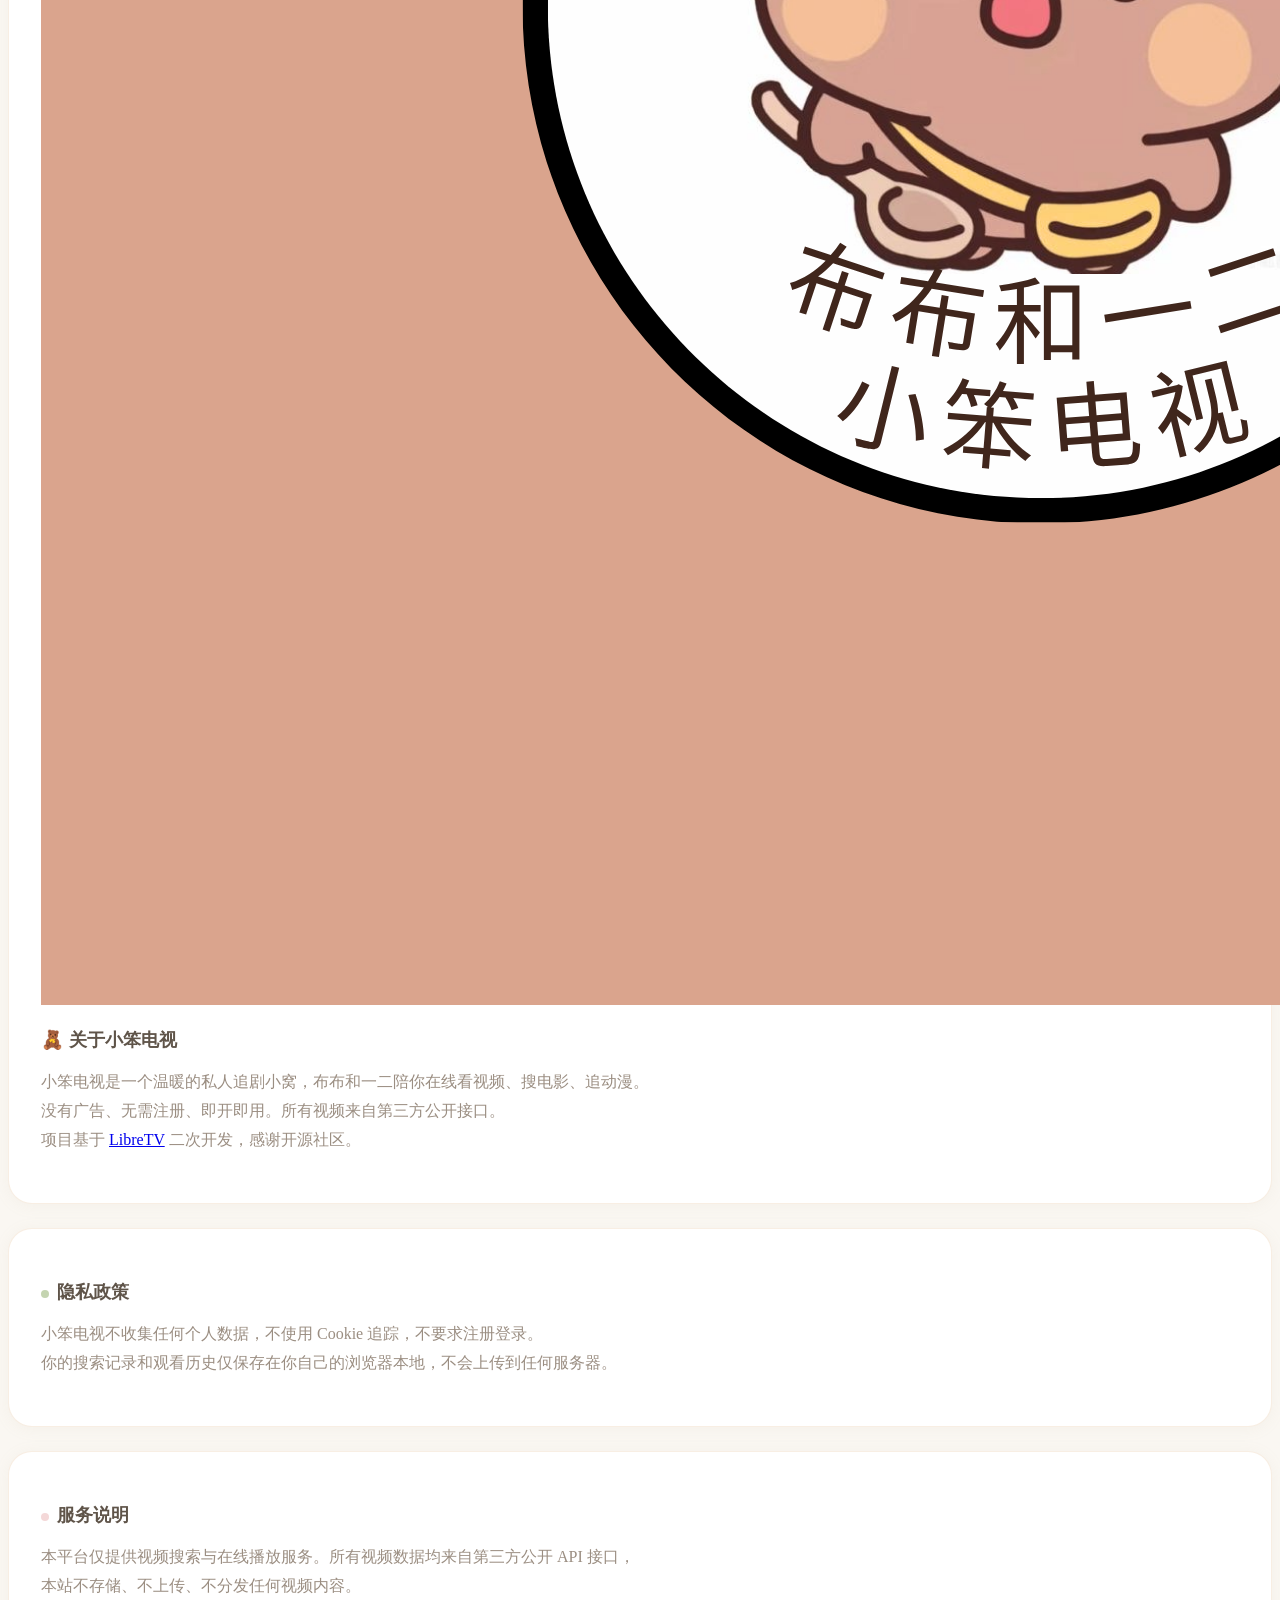
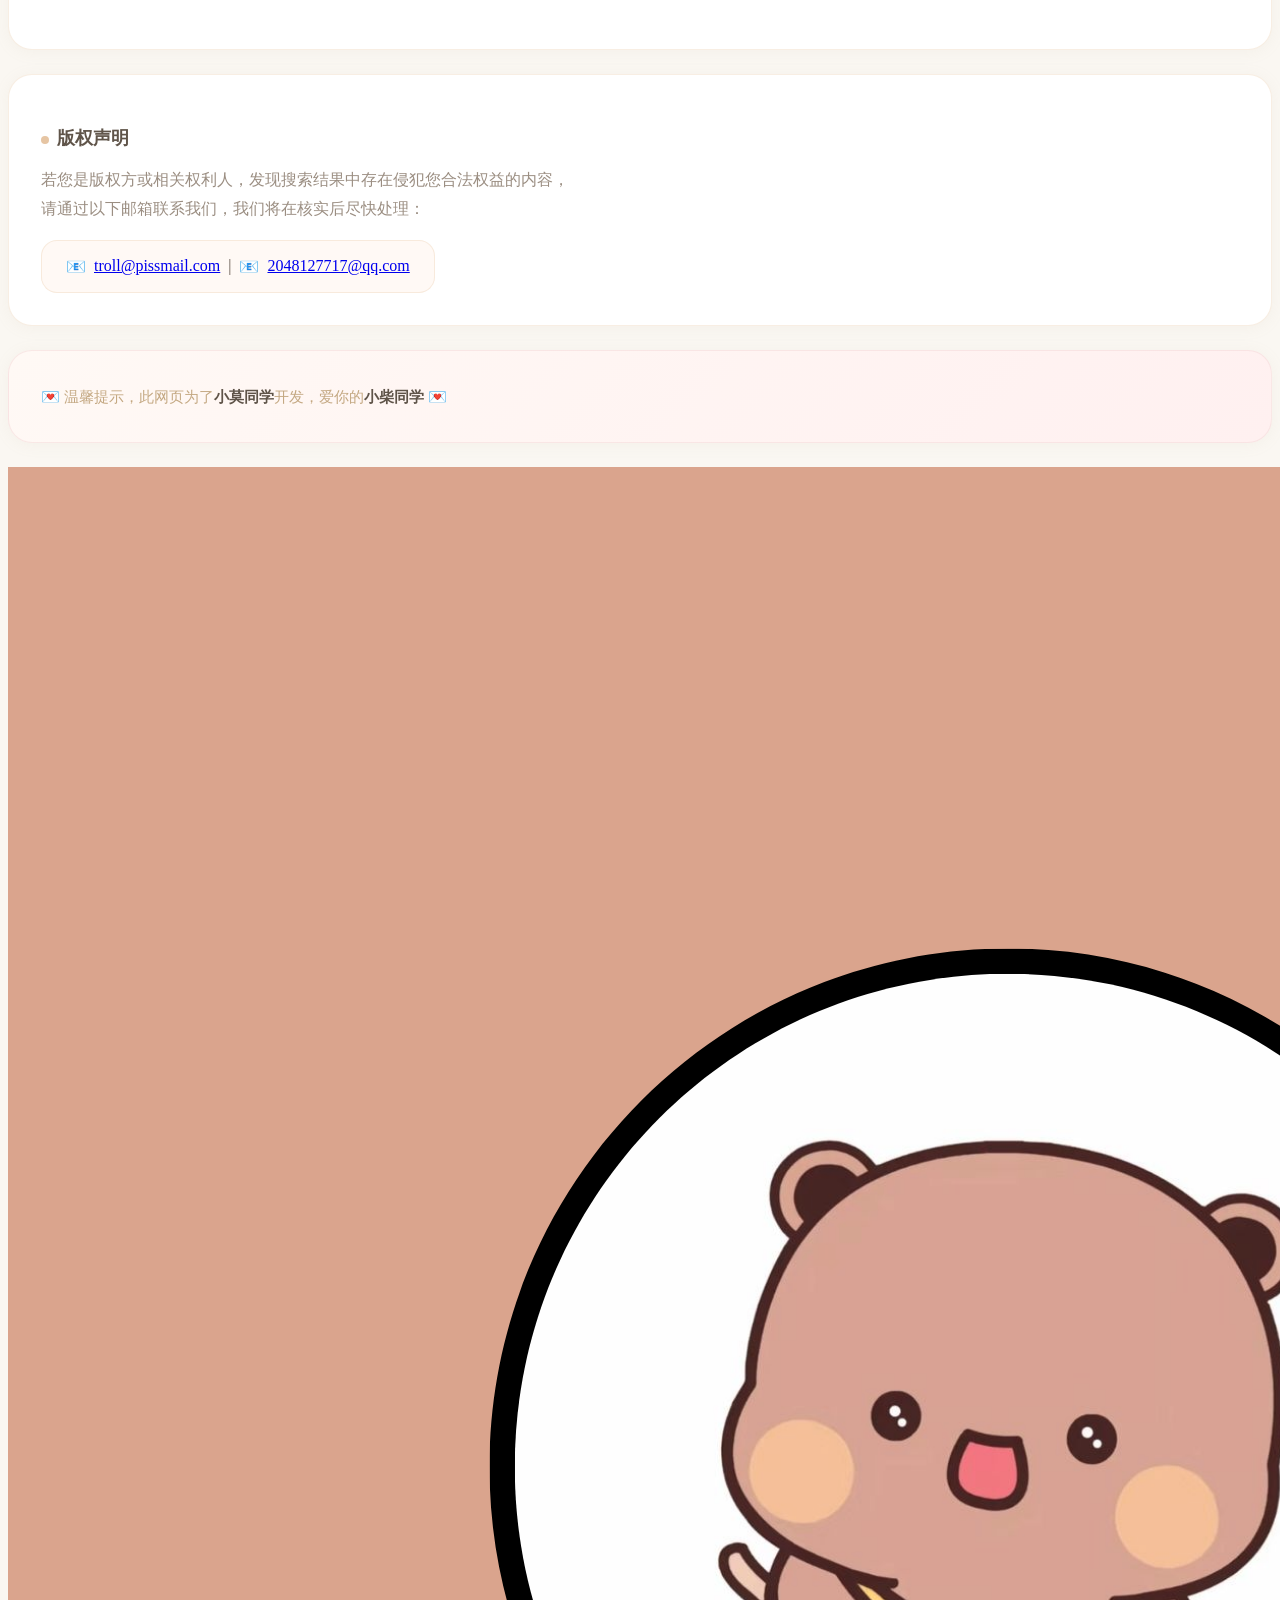
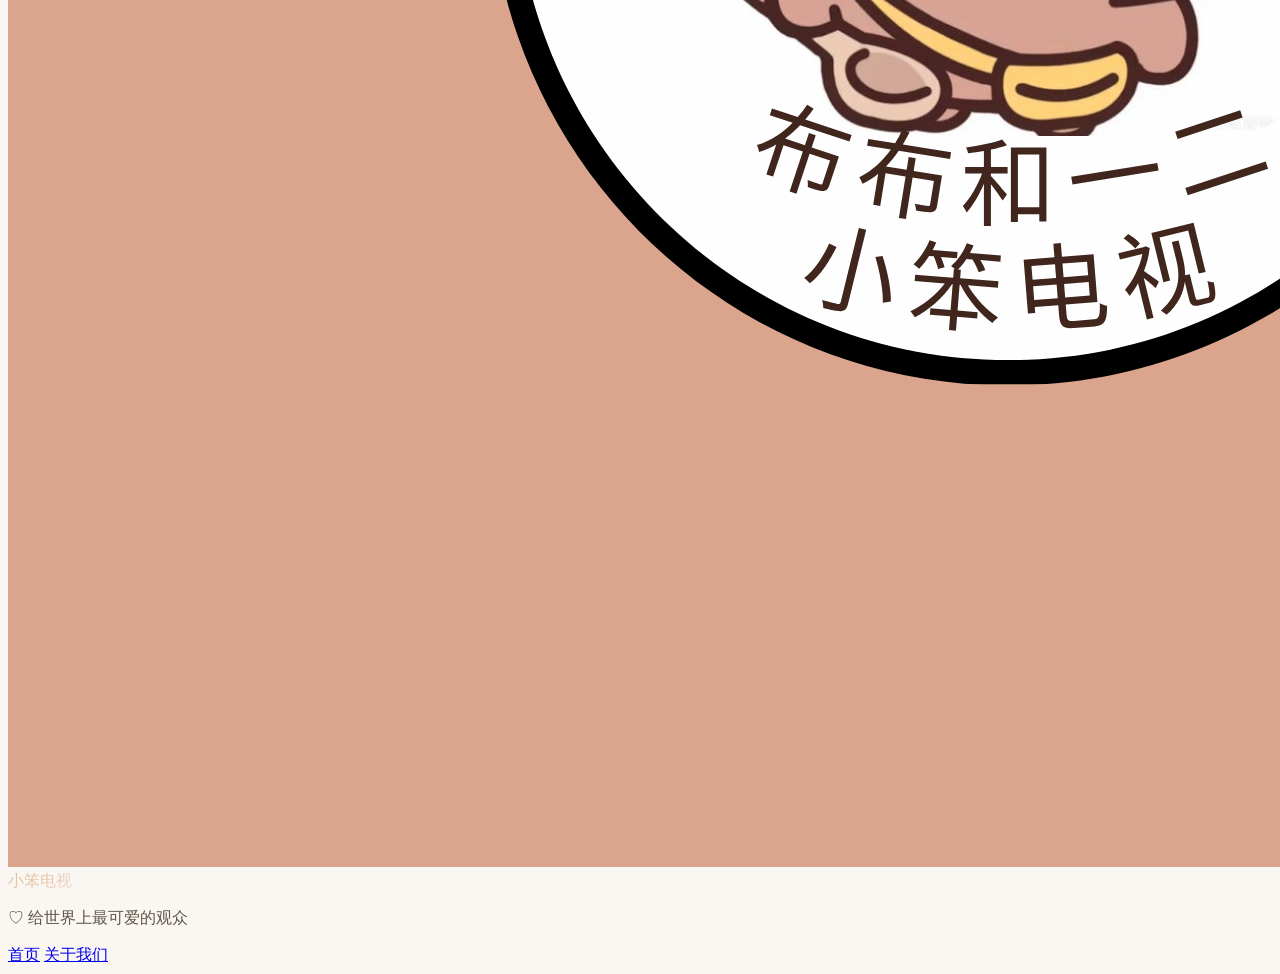
==== commit a4674fcc: "feat: 关于页面添加小柴→小莫的温馨告白" ====
--- a/about.html
+++ b/about.html
@@ -95,6 +95,13 @@
                 📧 <a href="mailto:2048127717@qq.com" class="text-[#D7C5B0] underline">2048127717@qq.com</a>
             </div>
         </div>
+
+        <!-- 温馨提示 -->
+        <div class="about-card text-center" style="background:linear-gradient(135deg,#FFF9F5,#FFF0F0);border-color:rgba(244,216,216,0.5);">
+            <p style="font-size:0.95rem;color:#C4A882;margin:0;">
+                💌 温馨提示，此网页为了<strong style="color:#5F5449;">小莫同学</strong>开发，爱你的<strong style="color:#5F5449;">小柴同学</strong> 💌
+            </p>
+        </div>
 	</main>
 
 	<footer class="py-6 border-t border-[#E6C5A3]/30 bg-white/70">
